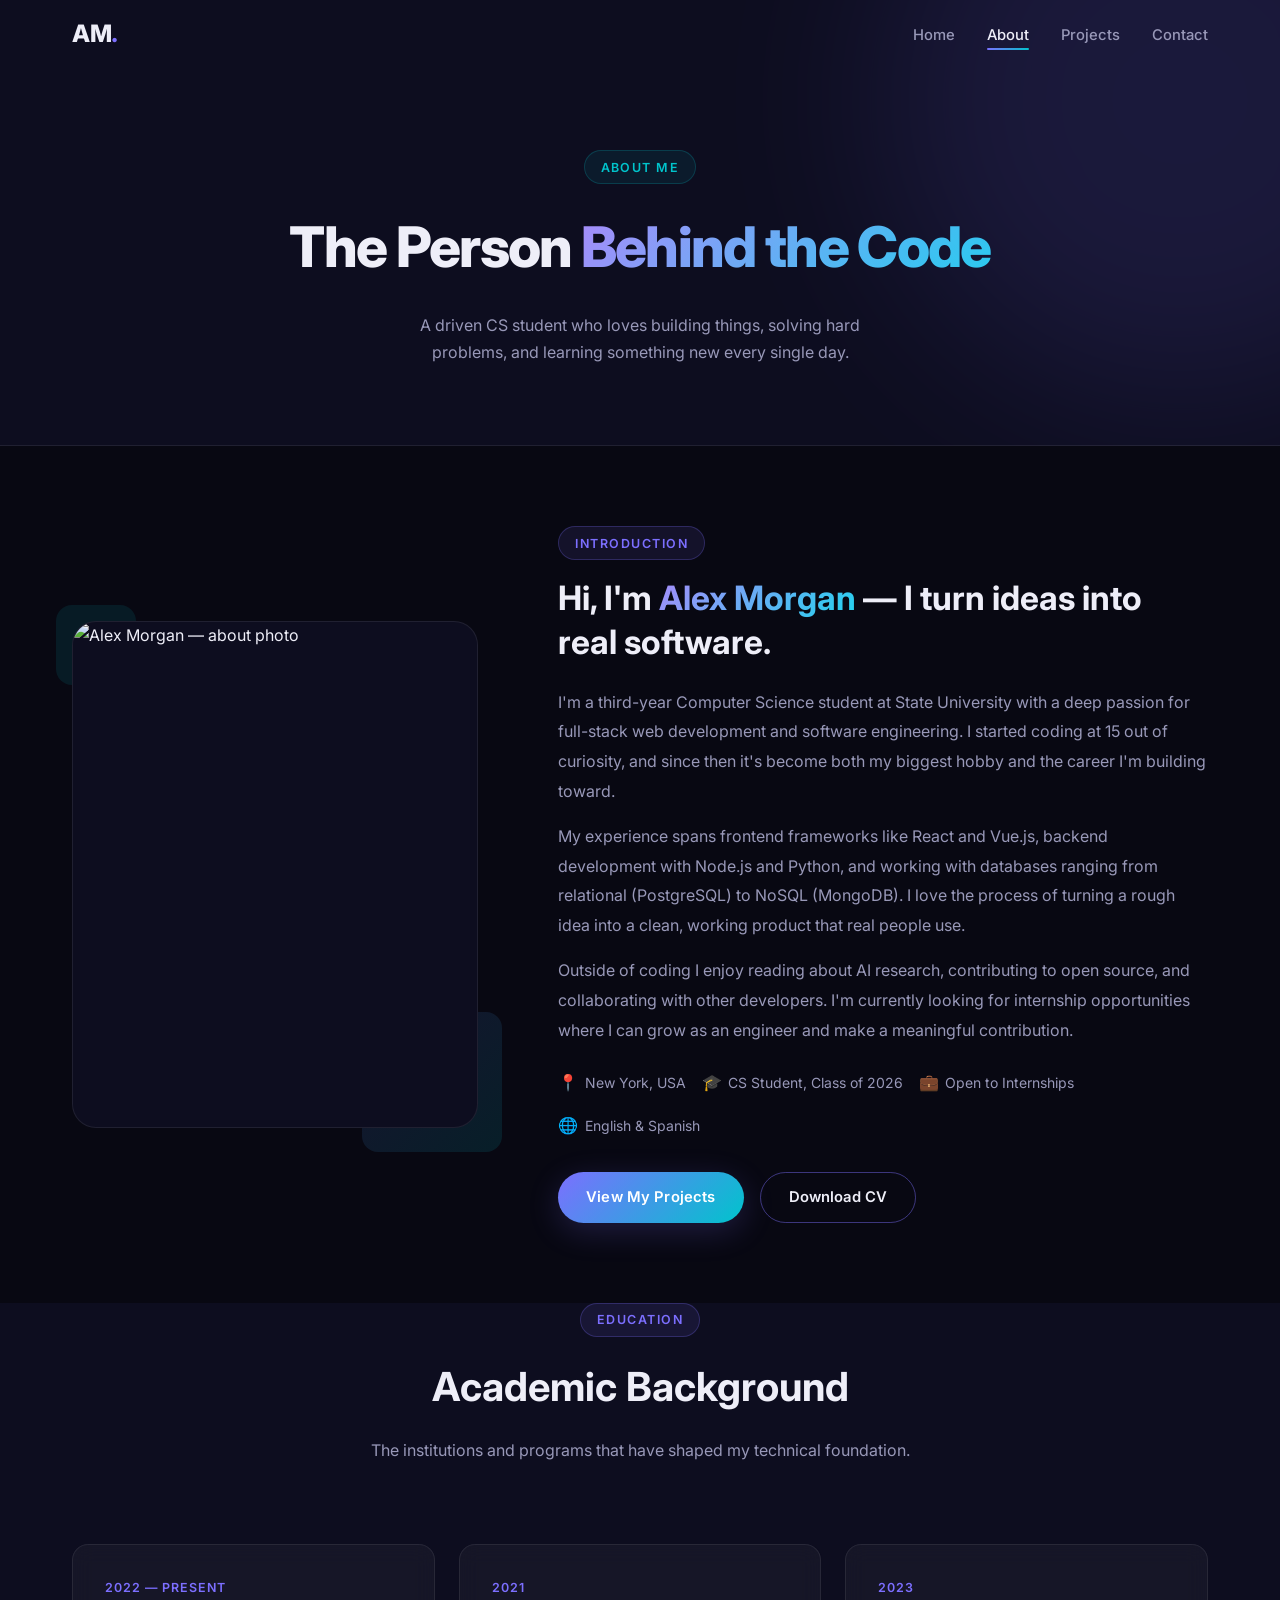
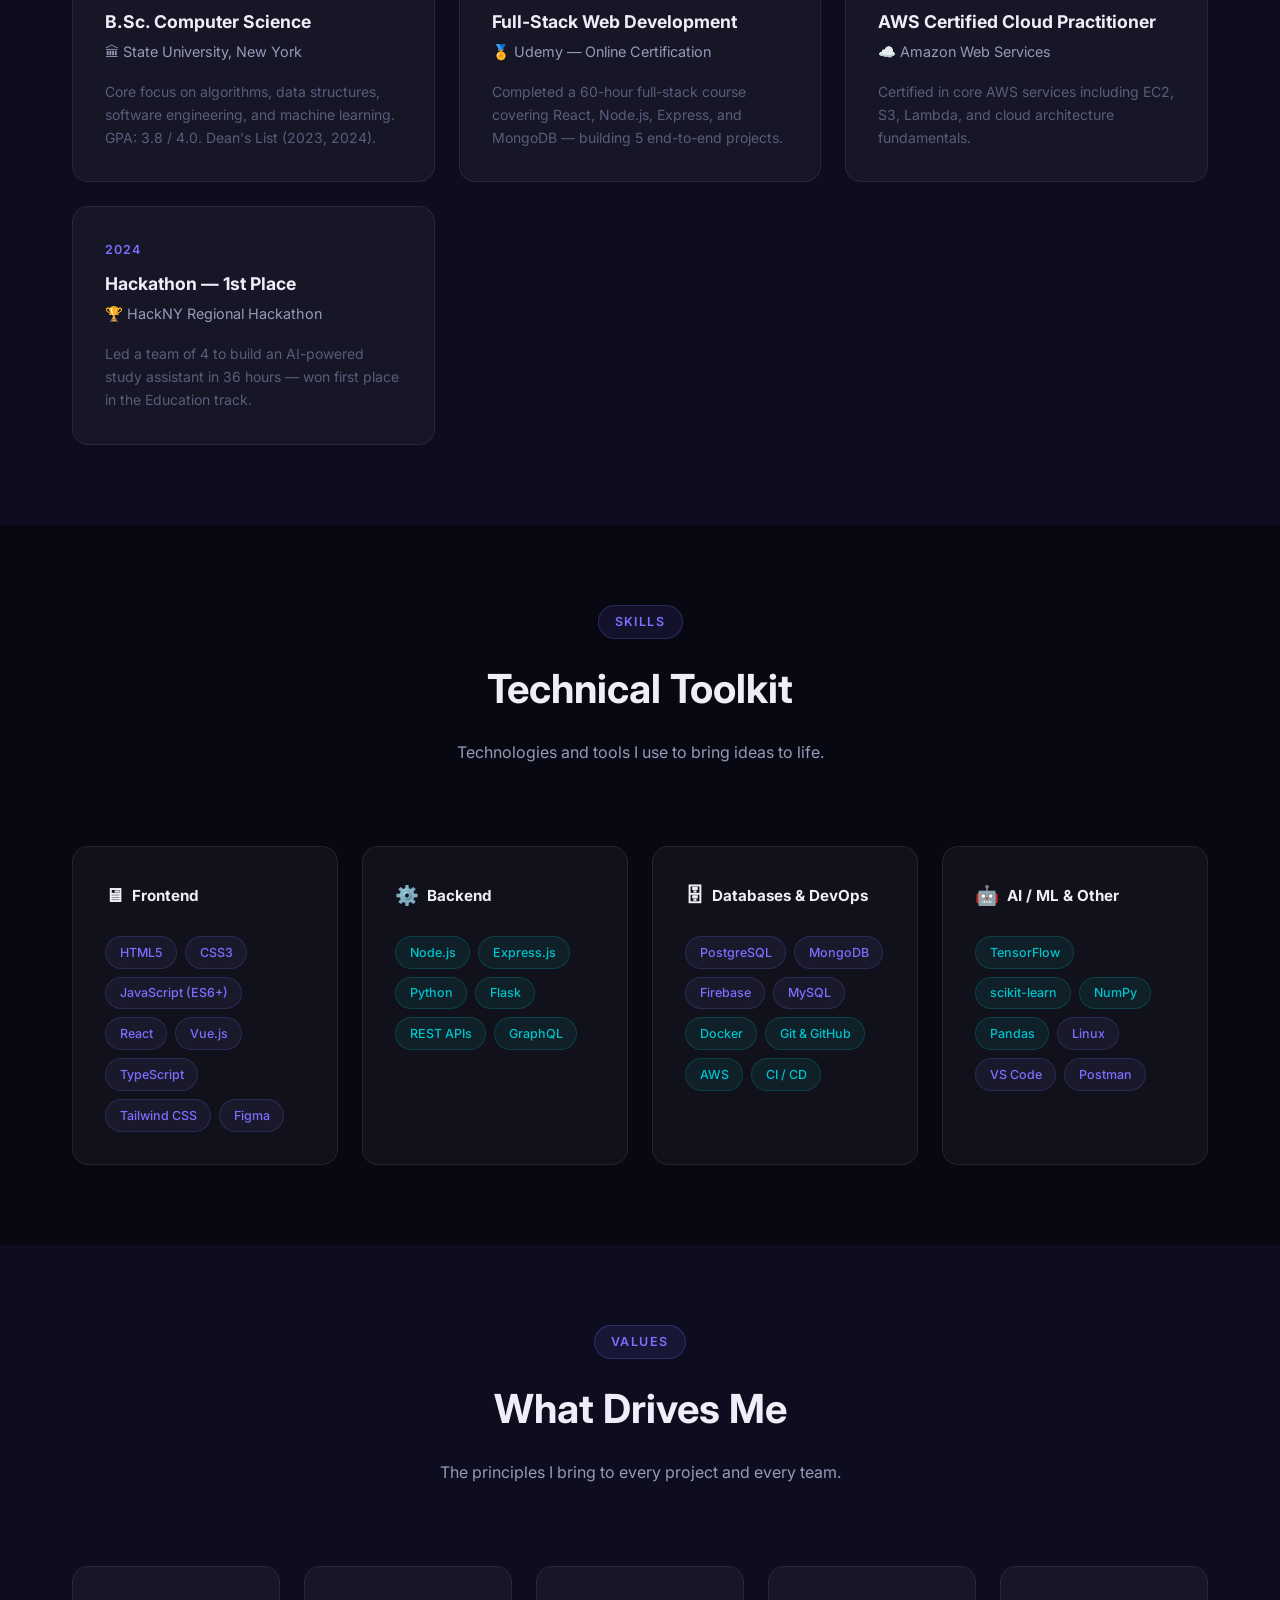
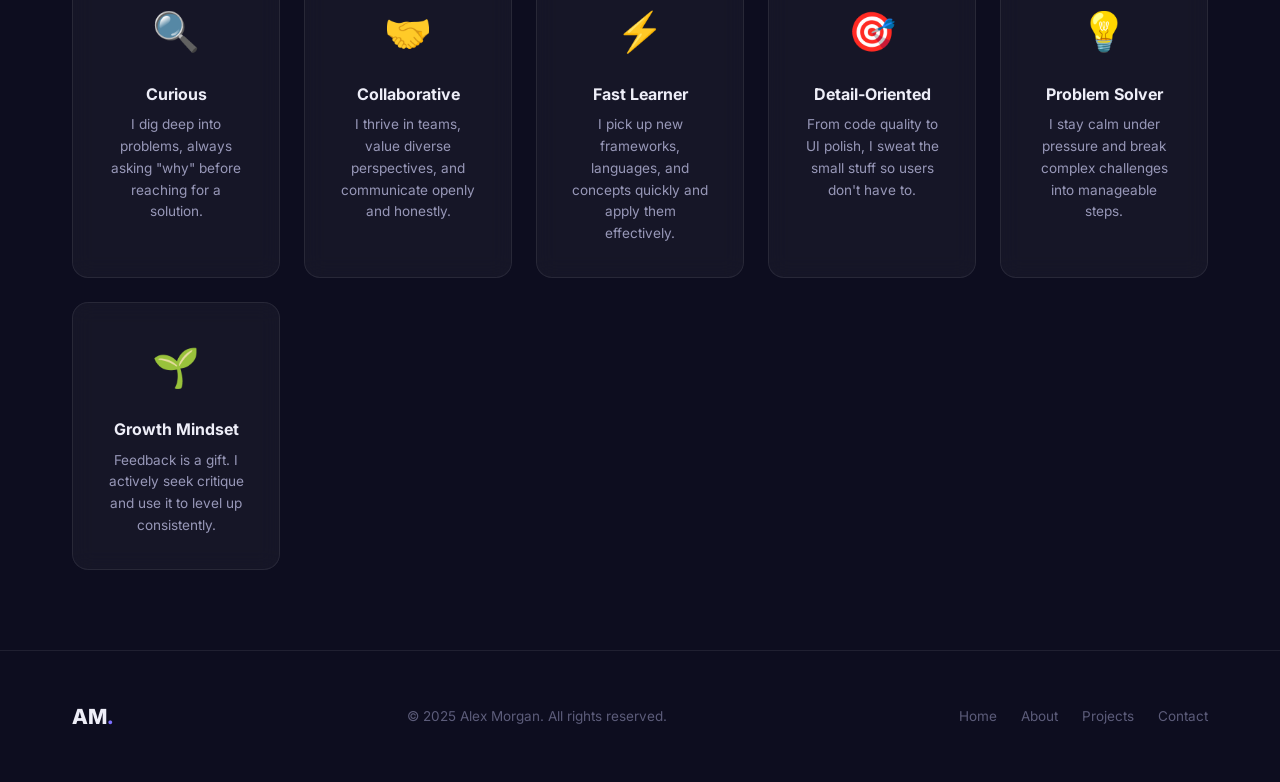
==== about.html @ a17e5f9a "1" ====
<!DOCTYPE html>
<html lang="en">
<head>
  <meta charset="UTF-8" />
  <meta name="viewport" content="width=device-width, initial-scale=1.0" />

  <!-- REPLACE: your name and description -->
  <title>About — Alex Morgan</title>
  <meta name="description" content="Learn more about Alex Morgan — CS student, full-stack developer, and lifelong learner." />

  <link rel="icon" href="data:image/svg+xml,<svg xmlns='http://www.w3.org/2000/svg' viewBox='0 0 100 100'><text y='.9em' font-size='90'>💻</text></svg>" />
  <link rel="stylesheet" href="assets/css/style.css" />
</head>
<body>

  <!-- ============================================================
       NAVBAR — identical on every page
       REPLACE: "AM" with your initials
       ============================================================ -->
  <nav class="navbar" id="navbar">
    <div class="container nav-container">
      <a href="index.html" class="logo">AM<span class="dot">.</span></a>
      <ul class="nav-links">
        <li><a href="index.html">Home</a></li>
        <li><a href="about.html">About</a></li>
        <li><a href="projects.html">Projects</a></li>
        <li><a href="contact.html">Contact</a></li>
      </ul>
      <button class="nav-toggle" aria-label="Toggle navigation" aria-expanded="false">
        <span></span><span></span><span></span>
      </button>
    </div>
  </nav>

  <div class="mobile-menu" id="mobileMenu">
    <ul>
      <li><a href="index.html">Home</a></li>
      <li><a href="about.html">About</a></li>
      <li><a href="projects.html">Projects</a></li>
      <li><a href="contact.html">Contact</a></li>
    </ul>
  </div>

  <main>

    <!-- ============================================================
         PAGE HEADER
         ============================================================ -->
    <header class="page-header">
      <div class="bg-orb bg-orb-1"></div>
      <div class="container">
        <span class="page-header-tag">About Me</span>
        <!-- REPLACE: your name -->
        <h1 class="page-header-title">The Person <span class="gradient-text">Behind the Code</span></h1>
        <p class="page-header-subtitle">
          A driven CS student who loves building things, solving hard problems,
          and learning something new every single day.
        </p>
      </div>
    </header>

    <!-- ============================================================
         INTRO SECTION
         REPLACE all placeholder text with your real story.
         ============================================================ -->
    <section class="section">
      <div class="container">
        <div class="about-intro">

          <!-- Profile photo -->
          <div class="about-img-wrap reveal">
            <div class="about-img-container">
              <!--
                REPLACE: Drop your photo at assets/images/profile.jpg
                Update alt text with your name.
              -->
              <img
                src="assets/images/profile.jpg"
                alt="Alex Morgan — about photo"
                class="about-img"
              />
              <!-- Fallback initials — REPLACE "AM" with your initials -->
              <div class="about-img-fallback" aria-hidden="true">AM</div>
            </div>
            <div class="about-img-accent"></div>
            <div class="about-img-accent-2"></div>
          </div>

          <!-- Bio text -->
          <div class="about-text reveal reveal-delay-2">
            <span class="section-tag">Introduction</span>

            <!-- REPLACE: your name and headline -->
            <h2>Hi, I'm <span class="gradient-text">Alex Morgan</span> — I turn ideas into real software.</h2>

            <!--
              REPLACE: Write 2–4 paragraphs about yourself.
              Keep it honest, personal, and professional.
            -->
            <p>
              I'm a third-year Computer Science student at State University with a deep
              passion for full-stack web development and software engineering. I started
              coding at 15 out of curiosity, and since then it's become both my biggest
              hobby and the career I'm building toward.
            </p>
            <p>
              My experience spans frontend frameworks like React and Vue.js, backend
              development with Node.js and Python, and working with databases ranging
              from relational (PostgreSQL) to NoSQL (MongoDB). I love the process of
              turning a rough idea into a clean, working product that real people use.
            </p>
            <p>
              Outside of coding I enjoy reading about AI research, contributing to open
              source, and collaborating with other developers. I'm currently looking for
              internship opportunities where I can grow as an engineer and make a
              meaningful contribution.
            </p>

            <!-- REPLACE: update these quick facts -->
            <div class="about-quick-facts">
              <div class="fact-item"><span>📍</span> New York, USA</div>
              <div class="fact-item"><span>🎓</span> CS Student, Class of 2026</div>
              <div class="fact-item"><span>💼</span> Open to Internships</div>
              <div class="fact-item"><span>🌐</span> English &amp; Spanish</div>
            </div>

            <div class="about-actions">
              <a href="projects.html" class="btn btn-primary">View My Projects</a>
              <!--
                REPLACE: Link to your actual CV/resume PDF.
                Upload it as assets/resume.pdf or link to an external URL.
              -->
              <a href="assets/resume.pdf" class="btn btn-outline" target="_blank" rel="noopener">
                Download CV
              </a>
            </div>
          </div>

        </div>
      </div>
    </section>

    <!-- ============================================================
         EDUCATION SECTION
         REPLACE with your actual education history.
         ============================================================ -->
    <section class="section" style="background: var(--bg-secondary); padding-top: 0; padding-bottom: var(--sp-2xl);">
      <div class="container">
        <div class="section-header reveal">
          <span class="section-tag">Education</span>
          <h2 class="section-title">Academic Background</h2>
          <p class="section-subtitle">The institutions and programs that have shaped my technical foundation.</p>
        </div>

        <div class="education-grid">

          <!-- REPLACE: your current degree program -->
          <div class="glass-card edu-card reveal reveal-delay-1">
            <div class="edu-period">2022 — Present</div>
            <div class="edu-degree">B.Sc. Computer Science</div>
            <!-- REPLACE: your university name -->
            <div class="edu-school">🏛 State University, New York</div>
            <p class="edu-desc">
              Core focus on algorithms, data structures, software engineering,
              and machine learning. GPA: 3.8 / 4.0. Dean's List (2023, 2024).
            </p>
          </div>

          <!-- REPLACE: another qualification, certification, or bootcamp -->
          <div class="glass-card edu-card reveal reveal-delay-2">
            <div class="edu-period">2021</div>
            <div class="edu-degree">Full-Stack Web Development</div>
            <div class="edu-school">🏅 Udemy — Online Certification</div>
            <p class="edu-desc">
              Completed a 60-hour full-stack course covering React, Node.js,
              Express, and MongoDB — building 5 end-to-end projects.
            </p>
          </div>

          <!-- REPLACE: optional third entry — award, exchange, minor, etc. -->
          <div class="glass-card edu-card reveal reveal-delay-3">
            <div class="edu-period">2023</div>
            <div class="edu-degree">AWS Certified Cloud Practitioner</div>
            <div class="edu-school">☁️ Amazon Web Services</div>
            <p class="edu-desc">
              Certified in core AWS services including EC2, S3, Lambda, and
              cloud architecture fundamentals.
            </p>
          </div>

          <!-- REPLACE: extracurricular, hackathon, or other achievement -->
          <div class="glass-card edu-card reveal reveal-delay-4">
            <div class="edu-period">2024</div>
            <div class="edu-degree">Hackathon — 1st Place</div>
            <div class="edu-school">🏆 HackNY Regional Hackathon</div>
            <p class="edu-desc">
              Led a team of 4 to build an AI-powered study assistant in 36
              hours — won first place in the Education track.
            </p>
          </div>

        </div>
      </div>
    </section>

    <!-- ============================================================
         SKILLS SECTION
         REPLACE tags with your real skills.
         ============================================================ -->
    <section class="section">
      <div class="container">
        <div class="section-header reveal">
          <span class="section-tag">Skills</span>
          <h2 class="section-title">Technical Toolkit</h2>
          <p class="section-subtitle">Technologies and tools I use to bring ideas to life.</p>
        </div>

        <div class="skills-grid">

          <!-- REPLACE: your frontend skills -->
          <div class="glass-card skill-category reveal reveal-delay-1">
            <div class="skill-category-title">
              <span>🖥</span> Frontend
            </div>
            <div class="skill-tags">
              <span class="skill-tag">HTML5</span>
              <span class="skill-tag">CSS3</span>
              <span class="skill-tag">JavaScript (ES6+)</span>
              <span class="skill-tag">React</span>
              <span class="skill-tag">Vue.js</span>
              <span class="skill-tag">TypeScript</span>
              <span class="skill-tag">Tailwind CSS</span>
              <span class="skill-tag">Figma</span>
            </div>
          </div>

          <!-- REPLACE: your backend skills -->
          <div class="glass-card skill-category reveal reveal-delay-2">
            <div class="skill-category-title">
              <span>⚙️</span> Backend
            </div>
            <div class="skill-tags">
              <span class="skill-tag t2">Node.js</span>
              <span class="skill-tag t2">Express.js</span>
              <span class="skill-tag t2">Python</span>
              <span class="skill-tag t2">Flask</span>
              <span class="skill-tag t2">REST APIs</span>
              <span class="skill-tag t2">GraphQL</span>
            </div>
          </div>

          <!-- REPLACE: your database / devops skills -->
          <div class="glass-card skill-category reveal reveal-delay-3">
            <div class="skill-category-title">
              <span>🗄</span> Databases &amp; DevOps
            </div>
            <div class="skill-tags">
              <span class="skill-tag">PostgreSQL</span>
              <span class="skill-tag">MongoDB</span>
              <span class="skill-tag">Firebase</span>
              <span class="skill-tag">MySQL</span>
              <span class="skill-tag t2">Docker</span>
              <span class="skill-tag t2">Git &amp; GitHub</span>
              <span class="skill-tag t2">AWS</span>
              <span class="skill-tag t2">CI / CD</span>
            </div>
          </div>

          <!-- REPLACE: other tools or areas -->
          <div class="glass-card skill-category reveal reveal-delay-4">
            <div class="skill-category-title">
              <span>🤖</span> AI / ML &amp; Other
            </div>
            <div class="skill-tags">
              <span class="skill-tag t2">TensorFlow</span>
              <span class="skill-tag t2">scikit-learn</span>
              <span class="skill-tag t2">NumPy</span>
              <span class="skill-tag t2">Pandas</span>
              <span class="skill-tag">Linux</span>
              <span class="skill-tag">VS Code</span>
              <span class="skill-tag">Postman</span>
            </div>
          </div>

        </div>
      </div>
    </section>

    <!-- ============================================================
         PERSONAL QUALITIES
         REPLACE with your actual values and traits.
         ============================================================ -->
    <section class="section" style="background: var(--bg-secondary);">
      <div class="container">
        <div class="section-header reveal">
          <span class="section-tag">Values</span>
          <h2 class="section-title">What Drives Me</h2>
          <p class="section-subtitle">The principles I bring to every project and every team.</p>
        </div>

        <div class="qualities-grid">

          <div class="glass-card quality-card reveal reveal-delay-1">
            <span class="quality-icon">🔍</span>
            <!-- REPLACE: trait name and description -->
            <h3 class="quality-title">Curious</h3>
            <p class="quality-desc">I dig deep into problems, always asking "why" before reaching for a solution.</p>
          </div>

          <div class="glass-card quality-card reveal reveal-delay-2">
            <span class="quality-icon">🤝</span>
            <h3 class="quality-title">Collaborative</h3>
            <p class="quality-desc">I thrive in teams, value diverse perspectives, and communicate openly and honestly.</p>
          </div>

          <div class="glass-card quality-card reveal reveal-delay-3">
            <span class="quality-icon">⚡</span>
            <h3 class="quality-title">Fast Learner</h3>
            <p class="quality-desc">I pick up new frameworks, languages, and concepts quickly and apply them effectively.</p>
          </div>

          <div class="glass-card quality-card reveal reveal-delay-4">
            <span class="quality-icon">🎯</span>
            <h3 class="quality-title">Detail-Oriented</h3>
            <p class="quality-desc">From code quality to UI polish, I sweat the small stuff so users don't have to.</p>
          </div>

          <div class="glass-card quality-card reveal reveal-delay-5">
            <span class="quality-icon">💡</span>
            <h3 class="quality-title">Problem Solver</h3>
            <p class="quality-desc">I stay calm under pressure and break complex challenges into manageable steps.</p>
          </div>

          <div class="glass-card quality-card reveal reveal-delay-1">
            <span class="quality-icon">🌱</span>
            <h3 class="quality-title">Growth Mindset</h3>
            <p class="quality-desc">Feedback is a gift. I actively seek critique and use it to level up consistently.</p>
          </div>

        </div>
      </div>
    </section>

  </main>

  <!-- ============================================================
       FOOTER — REPLACE "AM" and "Alex Morgan" with your info
       ============================================================ -->
  <footer class="footer">
    <div class="container footer-content">
      <div class="footer-logo">AM<span class="dot">.</span></div>
      <p class="footer-text">&copy; 2025 Alex Morgan. All rights reserved.</p>
      <nav class="footer-nav" aria-label="Footer navigation">
        <a href="index.html">Home</a>
        <a href="about.html">About</a>
        <a href="projects.html">Projects</a>
        <a href="contact.html">Contact</a>
      </nav>
    </div>
  </footer>

  <script src="assets/js/main.js"></script>
</body>
</html>
---- assets/css/style.css ----
/* ============================================================
   PORTFOLIO STYLESHEET — Dark Premium Glass Theme
   ============================================================
   REPLACE: Search for "REPLACE" comments to find all spots
   where you need to swap in your personal info.
   ============================================================ */

@import url('https://fonts.googleapis.com/css2?family=Inter:wght@300;400;500;600;700;800&display=swap');

/* ============================================================
   CSS CUSTOM PROPERTIES (Design Tokens)
   ============================================================ */
:root {
  /* Colors */
  --bg-primary:      #080812;
  --bg-secondary:    #0d0d1f;
  --bg-card:         rgba(255, 255, 255, 0.04);
  --bg-card-hover:   rgba(255, 255, 255, 0.07);

  --accent-1:        #7c6fff;
  --accent-2:        #00c4cc;
  --gradient:        linear-gradient(135deg, #7c6fff 0%, #00c4cc 100%);
  --gradient-text:   linear-gradient(135deg, #a78bfa 0%, #22d3ee 100%);

  --text-primary:    #eeeef8;
  --text-secondary:  #9898b8;
  --text-muted:      #5c5c7a;

  --border:          rgba(255, 255, 255, 0.08);
  --border-hover:    rgba(124, 111, 255, 0.45);

  --shadow:          0 8px 32px rgba(0, 0, 0, 0.5);
  --shadow-accent:   0 8px 32px rgba(124, 111, 255, 0.2);

  /* Spacing scale */
  --sp-xs:  0.5rem;
  --sp-sm:  1rem;
  --sp-md:  1.5rem;
  --sp-lg:  2rem;
  --sp-xl:  3rem;
  --sp-2xl: 5rem;

  /* Border radius */
  --r-sm:   8px;
  --r-md:   16px;
  --r-lg:   24px;
  --r-full: 9999px;

  /* Transition */
  --t: 0.3s cubic-bezier(0.4, 0, 0.2, 1);
  --t-slow: 0.6s cubic-bezier(0.4, 0, 0.2, 1);

  /* Typography */
  --font: 'Inter', -apple-system, BlinkMacSystemFont, sans-serif;

  /* Layout */
  --max-w: 1200px;
  --nav-h: 70px;
}

/* ============================================================
   RESET & BASE
   ============================================================ */
*, *::before, *::after { box-sizing: border-box; margin: 0; padding: 0; }

html { scroll-behavior: smooth; font-size: 16px; }

body {
  font-family: var(--font);
  background-color: var(--bg-primary);
  color: var(--text-primary);
  line-height: 1.7;
  overflow-x: hidden;
  -webkit-font-smoothing: antialiased;
  -moz-osx-font-smoothing: grayscale;
}

img  { max-width: 100%; display: block; }
a    { color: inherit; text-decoration: none; }
ul   { list-style: none; }
button { cursor: pointer; border: none; background: none; font-family: inherit; }

/* ============================================================
   LAYOUT
   ============================================================ */
.container {
  width: 100%;
  max-width: var(--max-w);
  margin: 0 auto;
  padding: 0 var(--sp-lg);
}

.section { padding: var(--sp-2xl) 0; }

.section-header {
  text-align: center;
  margin-bottom: var(--sp-2xl);
}

.section-tag {
  display: inline-block;
  font-size: 0.78rem;
  font-weight: 600;
  letter-spacing: 0.12em;
  text-transform: uppercase;
  color: var(--accent-1);
  background: rgba(124, 111, 255, 0.1);
  border: 1px solid rgba(124, 111, 255, 0.25);
  padding: 0.35rem 1rem;
  border-radius: var(--r-full);
  margin-bottom: var(--sp-sm);
}

.section-title {
  font-size: clamp(1.8rem, 4vw, 2.5rem);
  font-weight: 700;
  margin-bottom: var(--sp-sm);
}

.section-subtitle {
  font-size: 1rem;
  color: var(--text-secondary);
  max-width: 560px;
  margin: 0 auto;
}

.gradient-text {
  background: var(--gradient-text);
  -webkit-background-clip: text;
  -webkit-text-fill-color: transparent;
  background-clip: text;
}

/* ============================================================
   BACKGROUND ORBS
   ============================================================ */
.bg-orb {
  position: absolute;
  border-radius: 50%;
  filter: blur(90px);
  opacity: 0.12;
  pointer-events: none;
  z-index: 0;
}
.bg-orb-1 { width: 600px; height: 600px; background: var(--accent-1); top: -200px; right: -200px; }
.bg-orb-2 { width: 400px; height: 400px; background: var(--accent-2); bottom: -100px; left: -100px; }

/* ============================================================
   NAVBAR
   ============================================================ */
.navbar {
  position: fixed;
  top: 0; left: 0; right: 0;
  height: var(--nav-h);
  z-index: 1000;
  transition: background var(--t), border-color var(--t), backdrop-filter var(--t);
  border-bottom: 1px solid transparent;
}

.navbar.scrolled {
  background: rgba(8, 8, 18, 0.88);
  backdrop-filter: blur(20px);
  -webkit-backdrop-filter: blur(20px);
  border-bottom-color: var(--border);
}

.nav-container {
  display: flex;
  align-items: center;
  justify-content: space-between;
  height: 100%;
}

/* REPLACE: Change "AM" to your own initials */
.logo {
  font-size: 1.5rem;
  font-weight: 800;
  letter-spacing: -0.02em;
  color: var(--text-primary);
  transition: color var(--t);
}
.logo .dot { color: var(--accent-1); }
.logo:hover { color: var(--accent-1); }

.nav-links {
  display: flex;
  align-items: center;
  gap: var(--sp-lg);
}

.nav-links a {
  font-size: 0.925rem;
  font-weight: 500;
  color: var(--text-secondary);
  position: relative;
  padding: 0.25rem 0;
  transition: color var(--t);
}

.nav-links a::after {
  content: '';
  position: absolute;
  bottom: -2px; left: 0;
  width: 0; height: 2px;
  background: var(--gradient);
  border-radius: var(--r-full);
  transition: width var(--t);
}

.nav-links a:hover,
.nav-links a.active {
  color: var(--text-primary);
}

.nav-links a.active::after,
.nav-links a:hover::after {
  width: 100%;
}

/* Hamburger */
.nav-toggle {
  display: none;
  flex-direction: column;
  gap: 5px;
  padding: 8px;
  border-radius: var(--r-sm);
  transition: background var(--t);
}
.nav-toggle:hover { background: var(--bg-card); }

.nav-toggle span {
  display: block;
  width: 22px; height: 2px;
  background: var(--text-primary);
  border-radius: var(--r-full);
  transition: transform var(--t), opacity var(--t);
}
.nav-toggle.open span:nth-child(1) { transform: translateY(7px) rotate(45deg); }
.nav-toggle.open span:nth-child(2) { opacity: 0; }
.nav-toggle.open span:nth-child(3) { transform: translateY(-7px) rotate(-45deg); }

/* Mobile dropdown */
.mobile-menu {
  position: fixed;
  top: var(--nav-h); left: 0; right: 0;
  background: rgba(8, 8, 18, 0.97);
  backdrop-filter: blur(20px);
  -webkit-backdrop-filter: blur(20px);
  border-bottom: 1px solid var(--border);
  padding: var(--sp-md) 0;
  transform: translateY(-110%);
  opacity: 0;
  pointer-events: none;
  transition: transform var(--t), opacity var(--t);
  z-index: 999;
}
.mobile-menu.open {
  transform: translateY(0);
  opacity: 1;
  pointer-events: auto;
}
.mobile-menu ul {
  padding: 0 var(--sp-lg);
  display: flex;
  flex-direction: column;
  gap: 0.25rem;
}
.mobile-menu a {
  display: block;
  padding: 0.75rem var(--sp-sm);
  font-size: 1rem;
  font-weight: 500;
  color: var(--text-secondary);
  border-radius: var(--r-sm);
  transition: color var(--t), background var(--t);
}
.mobile-menu a:hover,
.mobile-menu a.active {
  color: var(--text-primary);
  background: var(--bg-card);
}

/* ============================================================
   BUTTONS
   ============================================================ */
.btn {
  display: inline-flex;
  align-items: center;
  gap: 0.5rem;
  padding: 0.75rem 1.75rem;
  border-radius: var(--r-full);
  font-size: 0.925rem;
  font-weight: 600;
  letter-spacing: 0.01em;
  transition: all var(--t);
  position: relative;
  overflow: hidden;
  white-space: nowrap;
}

.btn::before {
  content: '';
  position: absolute;
  inset: 0;
  opacity: 0;
  transition: opacity var(--t);
  background: rgba(255, 255, 255, 0.1);
}
.btn:hover::before { opacity: 1; }

.btn-primary {
  background: var(--gradient);
  color: #fff;
  box-shadow: var(--shadow-accent);
}
.btn-primary:hover {
  transform: translateY(-2px);
  box-shadow: 0 14px 40px rgba(124, 111, 255, 0.45);
}

.btn-outline {
  background: transparent;
  color: var(--text-primary);
  border: 1px solid var(--border-hover);
}
.btn-outline:hover {
  border-color: var(--accent-1);
  color: var(--accent-1);
  transform: translateY(-2px);
  background: rgba(124, 111, 255, 0.06);
}

.btn-sm { padding: 0.5rem 1.25rem; font-size: 0.85rem; }

/* ============================================================
   GLASS CARD
   ============================================================ */
.glass-card {
  background: var(--bg-card);
  border: 1px solid var(--border);
  border-radius: var(--r-md);
  backdrop-filter: blur(10px);
  -webkit-backdrop-filter: blur(10px);
  transition: background var(--t), border-color var(--t), transform var(--t), box-shadow var(--t);
}
.glass-card:hover {
  background: var(--bg-card-hover);
  border-color: var(--border-hover);
  transform: translateY(-4px);
  box-shadow: var(--shadow-accent);
}

/* ============================================================
   HERO — index.html
   ============================================================ */
.hero {
  min-height: 100vh;
  display: flex;
  align-items: center;
  position: relative;
  overflow: hidden;
  padding-top: var(--nav-h);
}

.hero-bg { position: absolute; inset: 0; z-index: 0; }

.hero-grid {
  position: absolute;
  inset: 0;
  background-image:
    linear-gradient(rgba(255,255,255,0.025) 1px, transparent 1px),
    linear-gradient(90deg, rgba(255,255,255,0.025) 1px, transparent 1px);
  background-size: 64px 64px;
  mask-image: radial-gradient(ellipse 75% 75% at 50% 50%, black 20%, transparent 100%);
  -webkit-mask-image: radial-gradient(ellipse 75% 75% at 50% 50%, black 20%, transparent 100%);
}

.hero-content {
  position: relative;
  z-index: 1;
  display: grid;
  grid-template-columns: 1fr 1fr;
  gap: var(--sp-2xl);
  align-items: center;
  padding: var(--sp-2xl) 0;
}

/* Hero text */
.hero-badge {
  display: inline-flex;
  align-items: center;
  gap: 0.5rem;
  font-size: 0.85rem;
  font-weight: 500;
  color: var(--accent-2);
  background: rgba(0, 196, 204, 0.08);
  border: 1px solid rgba(0, 196, 204, 0.2);
  padding: 0.4rem 1rem;
  border-radius: var(--r-full);
  margin-bottom: var(--sp-md);
}
.hero-badge-dot {
  width: 7px; height: 7px;
  background: var(--accent-2);
  border-radius: 50%;
  animation: pulse-dot 2s ease-in-out infinite;
}
@keyframes pulse-dot {
  0%, 100% { transform: scale(1); opacity: 1; }
  50%       { transform: scale(1.4); opacity: 0.6; }
}

/* REPLACE: "Alex Morgan" → your full name */
.hero-name {
  font-size: clamp(2.4rem, 6vw, 4.5rem);
  font-weight: 800;
  line-height: 1.08;
  letter-spacing: -0.03em;
  margin-bottom: var(--sp-sm);
}

/* REPLACE: "Full-Stack Developer" → your title */
.hero-role {
  font-size: clamp(1.1rem, 2.5vw, 1.4rem);
  font-weight: 400;
  color: var(--text-secondary);
  margin-bottom: var(--sp-md);
}
.hero-role strong { color: var(--accent-1); font-weight: 600; }

.hero-description {
  font-size: 1rem;
  color: var(--text-secondary);
  max-width: 460px;
  margin-bottom: var(--sp-xl);
  line-height: 1.85;
}

.hero-actions {
  display: flex;
  gap: var(--sp-sm);
  flex-wrap: wrap;
}

.hero-stats {
  display: flex;
  gap: var(--sp-xl);
  margin-top: var(--sp-2xl);
  padding-top: var(--sp-lg);
  border-top: 1px solid var(--border);
}

.stat-number {
  font-size: 2rem;
  font-weight: 800;
  background: var(--gradient-text);
  -webkit-background-clip: text;
  -webkit-text-fill-color: transparent;
  background-clip: text;
  line-height: 1;
}
.stat-label {
  font-size: 0.75rem;
  color: var(--text-muted);
  font-weight: 500;
  margin-top: 0.3rem;
  text-transform: uppercase;
  letter-spacing: 0.08em;
}

/* Profile image */
.hero-visual {
  display: flex;
  justify-content: center;
  align-items: center;
}

.profile-wrapper {
  position: relative;
  width: 360px;
  height: 360px;
}

.profile-ring {
  position: absolute;
  inset: -14px;
  border-radius: 50%;
  background: var(--gradient);
  opacity: 0.55;
  animation: spin 9s linear infinite;
  mask-image: conic-gradient(transparent 25%, black 75%);
  -webkit-mask-image: conic-gradient(transparent 25%, black 75%);
}
@keyframes spin { from { transform: rotate(0deg); } to { transform: rotate(360deg); } }

.profile-img-container {
  width: 100%;
  height: 100%;
  border-radius: 50%;
  overflow: hidden;
  border: 3px solid rgba(255,255,255,0.1);
  background: var(--bg-secondary);
  position: relative;
  z-index: 1;
}

/* REPLACE: Add your photo at assets/images/profile.jpg */
.profile-img {
  width: 100%;
  height: 100%;
  object-fit: cover;
  object-position: center top;
  display: block;
}

/* Shown only if profile.jpg is missing */
.profile-fallback {
  display: none;
  width: 100%; height: 100%;
  align-items: center;
  justify-content: center;
  font-size: 5rem;
  font-weight: 800;
  background: var(--gradient-text);
  -webkit-background-clip: text;
  -webkit-text-fill-color: transparent;
  background-clip: text;
}

.profile-badge {
  position: absolute;
  bottom: 20px; right: -10px;
  background: var(--gradient);
  color: #fff;
  font-size: 0.75rem;
  font-weight: 700;
  padding: 0.45rem 1rem;
  border-radius: var(--r-full);
  white-space: nowrap;
  z-index: 2;
  box-shadow: var(--shadow-accent);
}

/* ============================================================
   HIGHLIGHTS — index.html
   ============================================================ */
.highlights {
  padding: var(--sp-2xl) 0;
  background: var(--bg-secondary);
  position: relative;
}
.highlights::before {
  content: '';
  position: absolute; top: 0; left: 0; right: 0;
  height: 1px;
  background: var(--gradient);
  opacity: 0.18;
}

.highlights-grid {
  display: grid;
  grid-template-columns: repeat(auto-fit, minmax(230px, 1fr));
  gap: var(--sp-md);
}

.highlight-card {
  padding: var(--sp-lg);
  border-radius: var(--r-md);
  background: var(--bg-card);
  border: 1px solid var(--border);
  transition: all var(--t);
}
.highlight-card:hover {
  border-color: var(--border-hover);
  transform: translateY(-5px);
  box-shadow: var(--shadow-accent);
  background: var(--bg-card-hover);
}

.highlight-icon {
  font-size: 2rem;
  margin-bottom: var(--sp-sm);
  display: block;
}
.highlight-title {
  font-size: 1.05rem;
  font-weight: 700;
  margin-bottom: 0.4rem;
}
.highlight-desc {
  font-size: 0.875rem;
  color: var(--text-secondary);
  line-height: 1.65;
}

/* CTA band */
.cta-band {
  padding: var(--sp-2xl) 0;
  text-align: center;
  position: relative;
  overflow: hidden;
}
.cta-band-inner {
  background: var(--bg-card);
  border: 1px solid var(--border);
  border-radius: var(--r-lg);
  padding: var(--sp-2xl) var(--sp-lg);
  position: relative;
  overflow: hidden;
}
.cta-band-inner::before {
  content: '';
  position: absolute;
  inset: 0;
  background: var(--gradient);
  opacity: 0.04;
}
.cta-band-title {
  font-size: clamp(1.5rem, 3.5vw, 2.2rem);
  font-weight: 700;
  margin-bottom: var(--sp-sm);
}
.cta-band-subtitle {
  color: var(--text-secondary);
  margin-bottom: var(--sp-lg);
  font-size: 1rem;
}
.cta-band-actions {
  display: flex;
  gap: var(--sp-sm);
  justify-content: center;
  flex-wrap: wrap;
}

/* ============================================================
   PAGE HEADER — about / projects / contact
   ============================================================ */
.page-header {
  padding: calc(var(--nav-h) + var(--sp-2xl)) 0 var(--sp-2xl);
  text-align: center;
  position: relative;
  overflow: hidden;
  background: var(--bg-secondary);
}
.page-header::after {
  content: '';
  position: absolute; bottom: 0; left: 0; right: 0;
  height: 1px;
  background: var(--border);
}

.page-header-tag {
  display: inline-block;
  font-size: 0.78rem;
  font-weight: 600;
  letter-spacing: 0.12em;
  text-transform: uppercase;
  color: var(--accent-2);
  background: rgba(0, 196, 204, 0.08);
  border: 1px solid rgba(0, 196, 204, 0.2);
  padding: 0.35rem 1rem;
  border-radius: var(--r-full);
  margin-bottom: var(--sp-sm);
}

.page-header-title {
  font-size: clamp(2rem, 5vw, 3.5rem);
  font-weight: 800;
  letter-spacing: -0.03em;
  margin-bottom: var(--sp-sm);
}
.page-header-subtitle {
  font-size: 1rem;
  color: var(--text-secondary);
  max-width: 500px;
  margin: 0 auto;
}

/* ============================================================
   ABOUT PAGE
   ============================================================ */
.about-intro {
  display: grid;
  grid-template-columns: 1fr 1.6fr;
  gap: var(--sp-2xl);
  align-items: center;
}

.about-img-wrap { position: relative; }

.about-img-container {
  width: 100%;
  aspect-ratio: 4/5;
  border-radius: var(--r-lg);
  overflow: hidden;
  border: 1px solid var(--border);
  background: var(--bg-secondary);
}

/* REPLACE: Same photo at assets/images/profile.jpg */
.about-img {
  width: 100%; height: 100%;
  object-fit: cover;
  object-position: center top;
}

.about-img-fallback {
  display: none;
  width: 100%; height: 100%;
  align-items: center;
  justify-content: center;
  font-size: 7rem;
  font-weight: 800;
  background: var(--gradient-text);
  -webkit-background-clip: text;
  -webkit-text-fill-color: transparent;
  background-clip: text;
}

.about-img-accent {
  position: absolute;
  width: 140px; height: 140px;
  border-radius: var(--r-md);
  background: var(--gradient);
  bottom: -24px; right: -24px;
  opacity: 0.12;
  z-index: -1;
}
.about-img-accent-2 {
  position: absolute;
  width: 80px; height: 80px;
  border-radius: var(--r-md);
  background: var(--accent-2);
  top: -16px; left: -16px;
  opacity: 0.1;
  z-index: -1;
}

.about-text .section-tag { margin-bottom: var(--sp-sm); }

.about-text h2 {
  font-size: clamp(1.5rem, 3.5vw, 2.1rem);
  font-weight: 700;
  margin-bottom: var(--sp-md);
  line-height: 1.3;
}
.about-text p {
  color: var(--text-secondary);
  margin-bottom: var(--sp-sm);
  line-height: 1.85;
}
.about-text p:last-of-type { margin-bottom: 0; }

.about-quick-facts {
  display: flex;
  flex-wrap: wrap;
  gap: var(--sp-sm);
  margin: var(--sp-md) 0;
}
.fact-item {
  display: flex;
  align-items: center;
  gap: 0.4rem;
  font-size: 0.875rem;
  color: var(--text-secondary);
}
.fact-item span { color: var(--accent-2); font-size: 1rem; }

.about-actions {
  margin-top: var(--sp-lg);
  display: flex;
  gap: var(--sp-sm);
  flex-wrap: wrap;
}

/* Education */
.education-grid {
  display: grid;
  grid-template-columns: repeat(auto-fit, minmax(300px, 1fr));
  gap: var(--sp-md);
}

.edu-card { padding: var(--sp-lg); }
.edu-period {
  font-size: 0.78rem;
  font-weight: 600;
  color: var(--accent-1);
  text-transform: uppercase;
  letter-spacing: 0.08em;
  margin-bottom: 0.5rem;
}
.edu-degree {
  font-size: 1.1rem;
  font-weight: 700;
  margin-bottom: 0.2rem;
}
.edu-school {
  font-size: 0.9rem;
  color: var(--text-secondary);
  margin-bottom: var(--sp-sm);
}
.edu-desc {
  font-size: 0.875rem;
  color: var(--text-muted);
  line-height: 1.65;
}

/* Skills */
.skills-grid {
  display: grid;
  grid-template-columns: repeat(auto-fit, minmax(240px, 1fr));
  gap: var(--sp-md);
}

.skill-category { padding: var(--sp-lg); }

.skill-category-title {
  font-size: 0.95rem;
  font-weight: 700;
  margin-bottom: var(--sp-md);
  display: flex;
  align-items: center;
  gap: 0.5rem;
}
.skill-category-title span { font-size: 1.2rem; }

.skill-tags {
  display: flex;
  flex-wrap: wrap;
  gap: 0.5rem;
}

.skill-tag {
  font-size: 0.78rem;
  font-weight: 500;
  padding: 0.3rem 0.85rem;
  border-radius: var(--r-full);
  background: rgba(124, 111, 255, 0.08);
  border: 1px solid rgba(124, 111, 255, 0.2);
  color: var(--accent-1);
  transition: all var(--t);
  cursor: default;
}
.skill-tag:hover {
  background: rgba(124, 111, 255, 0.18);
  border-color: var(--accent-1);
  transform: translateY(-1px);
}
.skill-tag.t2 {
  background: rgba(0, 196, 204, 0.08);
  border-color: rgba(0, 196, 204, 0.2);
  color: var(--accent-2);
}
.skill-tag.t2:hover {
  background: rgba(0, 196, 204, 0.18);
  border-color: var(--accent-2);
}

/* Personal qualities */
.qualities-grid {
  display: grid;
  grid-template-columns: repeat(auto-fit, minmax(190px, 1fr));
  gap: var(--sp-md);
}

.quality-card {
  padding: var(--sp-lg);
  text-align: center;
}
.quality-icon { font-size: 2.4rem; margin-bottom: var(--sp-sm); display: block; }
.quality-title { font-size: 1rem; font-weight: 700; margin-bottom: 0.4rem; }
.quality-desc { font-size: 0.85rem; color: var(--text-secondary); line-height: 1.6; }

/* ============================================================
   PROJECTS PAGE
   ============================================================ */
.projects-filter {
  display: flex;
  gap: var(--sp-xs);
  justify-content: center;
  flex-wrap: wrap;
  margin-bottom: var(--sp-2xl);
}

.filter-btn {
  padding: 0.45rem 1.1rem;
  border-radius: var(--r-full);
  font-size: 0.85rem;
  font-weight: 500;
  color: var(--text-secondary);
  background: var(--bg-card);
  border: 1px solid var(--border);
  transition: all var(--t);
  cursor: pointer;
}
.filter-btn:hover,
.filter-btn.active {
  color: var(--text-primary);
  border-color: var(--accent-1);
  background: rgba(124, 111, 255, 0.1);
}

.projects-grid {
  display: grid;
  grid-template-columns: repeat(auto-fill, minmax(340px, 1fr));
  gap: var(--sp-lg);
}

.project-card {
  padding: var(--sp-lg);
  display: flex;
  flex-direction: column;
}

.project-card-top {
  display: flex;
  align-items: flex-start;
  justify-content: space-between;
  margin-bottom: var(--sp-md);
}

.project-icon {
  width: 52px; height: 52px;
  border-radius: var(--r-sm);
  background: var(--gradient);
  display: flex;
  align-items: center;
  justify-content: center;
  font-size: 1.4rem;
  flex-shrink: 0;
}

.project-links { display: flex; gap: 0.5rem; }

.project-link-btn {
  width: 36px; height: 36px;
  border-radius: var(--r-sm);
  background: var(--bg-card);
  border: 1px solid var(--border);
  display: flex; align-items: center; justify-content: center;
  color: var(--text-secondary);
  font-size: 0.9rem;
  transition: all var(--t);
  cursor: pointer;
}
.project-link-btn:hover {
  color: var(--accent-1);
  border-color: var(--accent-1);
  background: rgba(124, 111, 255, 0.1);
}

.project-title {
  font-size: 1.15rem;
  font-weight: 700;
  margin-bottom: 0.5rem;
}
.project-description {
  font-size: 0.9rem;
  color: var(--text-secondary);
  line-height: 1.75;
  flex: 1;
  margin-bottom: var(--sp-md);
}

.tech-stack {
  display: flex;
  flex-wrap: wrap;
  gap: 0.4rem;
  margin-bottom: var(--sp-md);
}
.tech-tag {
  font-size: 0.75rem;
  font-weight: 600;
  padding: 0.25rem 0.7rem;
  border-radius: var(--r-full);
  background: rgba(0, 196, 204, 0.07);
  border: 1px solid rgba(0, 196, 204, 0.15);
  color: var(--accent-2);
}

.project-footer { margin-top: auto; }

/* Featured badge */
.project-featured-tag {
  display: inline-flex;
  align-items: center;
  gap: 0.3rem;
  font-size: 0.72rem;
  font-weight: 600;
  color: #f59e0b;
  background: rgba(245, 158, 11, 0.1);
  border: 1px solid rgba(245, 158, 11, 0.2);
  padding: 0.2rem 0.65rem;
  border-radius: var(--r-full);
  margin-bottom: var(--sp-sm);
}

/* ============================================================
   CONTACT PAGE
   ============================================================ */
.contact-layout {
  display: grid;
  grid-template-columns: 1fr 1.35fr;
  gap: var(--sp-2xl);
  align-items: start;
}

.contact-info-title {
  font-size: 1.6rem;
  font-weight: 700;
  margin-bottom: var(--sp-sm);
  line-height: 1.3;
}
.contact-info-subtitle {
  color: var(--text-secondary);
  line-height: 1.85;
  margin-bottom: var(--sp-xl);
  font-size: 0.95rem;
}

.contact-details {
  display: flex;
  flex-direction: column;
  gap: var(--sp-sm);
  margin-bottom: var(--sp-xl);
}

.contact-detail-item {
  display: flex;
  align-items: center;
  gap: var(--sp-sm);
  padding: 0.85rem var(--sp-md);
  border-radius: var(--r-md);
  background: var(--bg-card);
  border: 1px solid var(--border);
  transition: all var(--t);
  text-decoration: none;
}
.contact-detail-item:hover {
  border-color: var(--border-hover);
  background: var(--bg-card-hover);
  transform: translateX(4px);
}

.contact-detail-icon {
  width: 40px; height: 40px;
  border-radius: var(--r-sm);
  background: var(--gradient);
  display: flex; align-items: center; justify-content: center;
  font-size: 1rem;
  flex-shrink: 0;
}
.contact-detail-label {
  font-size: 0.72rem;
  color: var(--text-muted);
  font-weight: 500;
  text-transform: uppercase;
  letter-spacing: 0.08em;
  display: block;
}
.contact-detail-value {
  font-size: 0.9rem;
  font-weight: 500;
  color: var(--text-primary);
  display: block;
}

.social-section-title {
  font-size: 0.8rem;
  font-weight: 600;
  color: var(--text-muted);
  text-transform: uppercase;
  letter-spacing: 0.1em;
  margin-bottom: var(--sp-sm);
}

.social-links {
  display: flex;
  flex-wrap: wrap;
  gap: 0.6rem;
}

.social-link {
  display: inline-flex;
  align-items: center;
  gap: 0.5rem;
  padding: 0.6rem 1.1rem;
  border-radius: var(--r-full);
  background: var(--bg-card);
  border: 1px solid var(--border);
  font-size: 0.875rem;
  font-weight: 500;
  color: var(--text-secondary);
  transition: all var(--t);
}
.social-link:hover {
  color: var(--text-primary);
  border-color: var(--border-hover);
  background: var(--bg-card-hover);
  transform: translateY(-2px);
}

/* Contact form */
.contact-form-wrap { padding: var(--sp-xl); }

.contact-form-title {
  font-size: 1.3rem;
  font-weight: 700;
  margin-bottom: var(--sp-xs);
}
.contact-form-subtitle {
  font-size: 0.875rem;
  color: var(--text-secondary);
  margin-bottom: var(--sp-md);
}

.form-note {
  display: flex;
  align-items: flex-start;
  gap: 0.75rem;
  padding: 0.85rem var(--sp-md);
  border-radius: var(--r-sm);
  background: rgba(124, 111, 255, 0.06);
  border: 1px solid rgba(124, 111, 255, 0.15);
  margin-bottom: var(--sp-lg);
  font-size: 0.82rem;
  color: var(--text-secondary);
  line-height: 1.65;
}
.form-note-icon { font-size: 0.95rem; flex-shrink: 0; margin-top: 0.1rem; }

.form-group { margin-bottom: var(--sp-md); }

.form-label {
  display: block;
  font-size: 0.845rem;
  font-weight: 600;
  color: var(--text-primary);
  margin-bottom: 0.45rem;
}

.form-input,
.form-textarea {
  width: 100%;
  background: rgba(255, 255, 255, 0.035);
  border: 1px solid var(--border);
  border-radius: var(--r-sm);
  padding: 0.8rem 1rem;
  font-size: 0.9rem;
  font-family: var(--font);
  color: var(--text-primary);
  transition: border-color var(--t), background var(--t), box-shadow var(--t);
  outline: none;
  -webkit-appearance: none;
  appearance: none;
}
.form-input::placeholder,
.form-textarea::placeholder { color: var(--text-muted); }

.form-input:focus,
.form-textarea:focus {
  border-color: var(--accent-1);
  background: rgba(124, 111, 255, 0.05);
  box-shadow: 0 0 0 3px rgba(124, 111, 255, 0.12);
}

.form-textarea { resize: vertical; min-height: 145px; }

.form-row {
  display: grid;
  grid-template-columns: 1fr 1fr;
  gap: var(--sp-md);
}

/* ============================================================
   FOOTER
   ============================================================ */
.footer {
  background: var(--bg-secondary);
  border-top: 1px solid var(--border);
  padding: var(--sp-xl) 0;
}

.footer-content {
  display: flex;
  align-items: center;
  justify-content: space-between;
  flex-wrap: wrap;
  gap: var(--sp-md);
}

/* REPLACE: Change "AM" to your initials */
.footer-logo {
  font-size: 1.3rem;
  font-weight: 800;
  color: var(--text-primary);
}
.footer-logo .dot { color: var(--accent-1); }

.footer-text { font-size: 0.845rem; color: var(--text-muted); }

.footer-nav { display: flex; gap: var(--sp-md); }
.footer-nav a {
  font-size: 0.845rem;
  color: var(--text-muted);
  transition: color var(--t);
}
.footer-nav a:hover { color: var(--accent-1); }

/* ============================================================
   SCROLL REVEAL
   ============================================================ */
.reveal {
  opacity: 0;
  transform: translateY(28px);
  transition: opacity 0.65s cubic-bezier(0.4,0,0.2,1),
              transform 0.65s cubic-bezier(0.4,0,0.2,1);
}
.reveal.visible {
  opacity: 1;
  transform: translateY(0);
}
.reveal-delay-1 { transition-delay: 0.08s; }
.reveal-delay-2 { transition-delay: 0.16s; }
.reveal-delay-3 { transition-delay: 0.24s; }
.reveal-delay-4 { transition-delay: 0.32s; }
.reveal-delay-5 { transition-delay: 0.40s; }

/* Hero entrance animations */
@keyframes fadeSlideUp {
  from { opacity: 0; transform: translateY(36px); }
  to   { opacity: 1; transform: translateY(0); }
}
@keyframes scaleIn {
  from { opacity: 0; transform: scale(0.88); }
  to   { opacity: 1; transform: scale(1); }
}

.hero-badge       { animation: fadeSlideUp 0.6s ease both 0.1s; }
.hero-name        { animation: fadeSlideUp 0.6s ease both 0.2s; }
.hero-role        { animation: fadeSlideUp 0.6s ease both 0.3s; }
.hero-description { animation: fadeSlideUp 0.6s ease both 0.4s; }
.hero-actions     { animation: fadeSlideUp 0.6s ease both 0.5s; }
.hero-stats       { animation: fadeSlideUp 0.6s ease both 0.6s; }
.hero-visual      { animation: scaleIn    0.8s ease both 0.25s; }

/* ============================================================
   RESPONSIVE
   ============================================================ */
@media (max-width: 1024px) {
  :root { --sp-2xl: 4rem; }

  .hero-content {
    grid-template-columns: 1fr;
    text-align: center;
  }
  .hero-badge, .hero-description { margin-left: auto; margin-right: auto; }
  .hero-actions, .hero-stats { justify-content: center; }
  .hero-visual { order: -1; }
  .profile-wrapper { width: 260px; height: 260px; }

  .about-intro { grid-template-columns: 1fr; }
  .about-img-container { aspect-ratio: 16/9; max-width: 420px; margin: 0 auto; }

  .contact-layout { grid-template-columns: 1fr; }
}

@media (max-width: 768px) {
  :root { --sp-2xl: 3rem; }

  .nav-links  { display: none; }
  .nav-toggle { display: flex; }

  .projects-grid { grid-template-columns: 1fr; }
  .form-row      { grid-template-columns: 1fr; }

  .footer-content {
    flex-direction: column;
    text-align: center;
  }
  .footer-nav { justify-content: center; }
}

@media (max-width: 480px) {
  :root { --sp-2xl: 2.5rem; }

  .container { padding: 0 var(--sp-sm); }
  .hero-actions { flex-direction: column; align-items: center; }
  .hero-actions .btn { width: 100%; justify-content: center; }
  .profile-wrapper { width: 210px; height: 210px; }
  .contact-form-wrap { padding: var(--sp-md); }
  .qualities-grid { grid-template-columns: 1fr 1fr; }
  .social-links { flex-direction: column; }
}
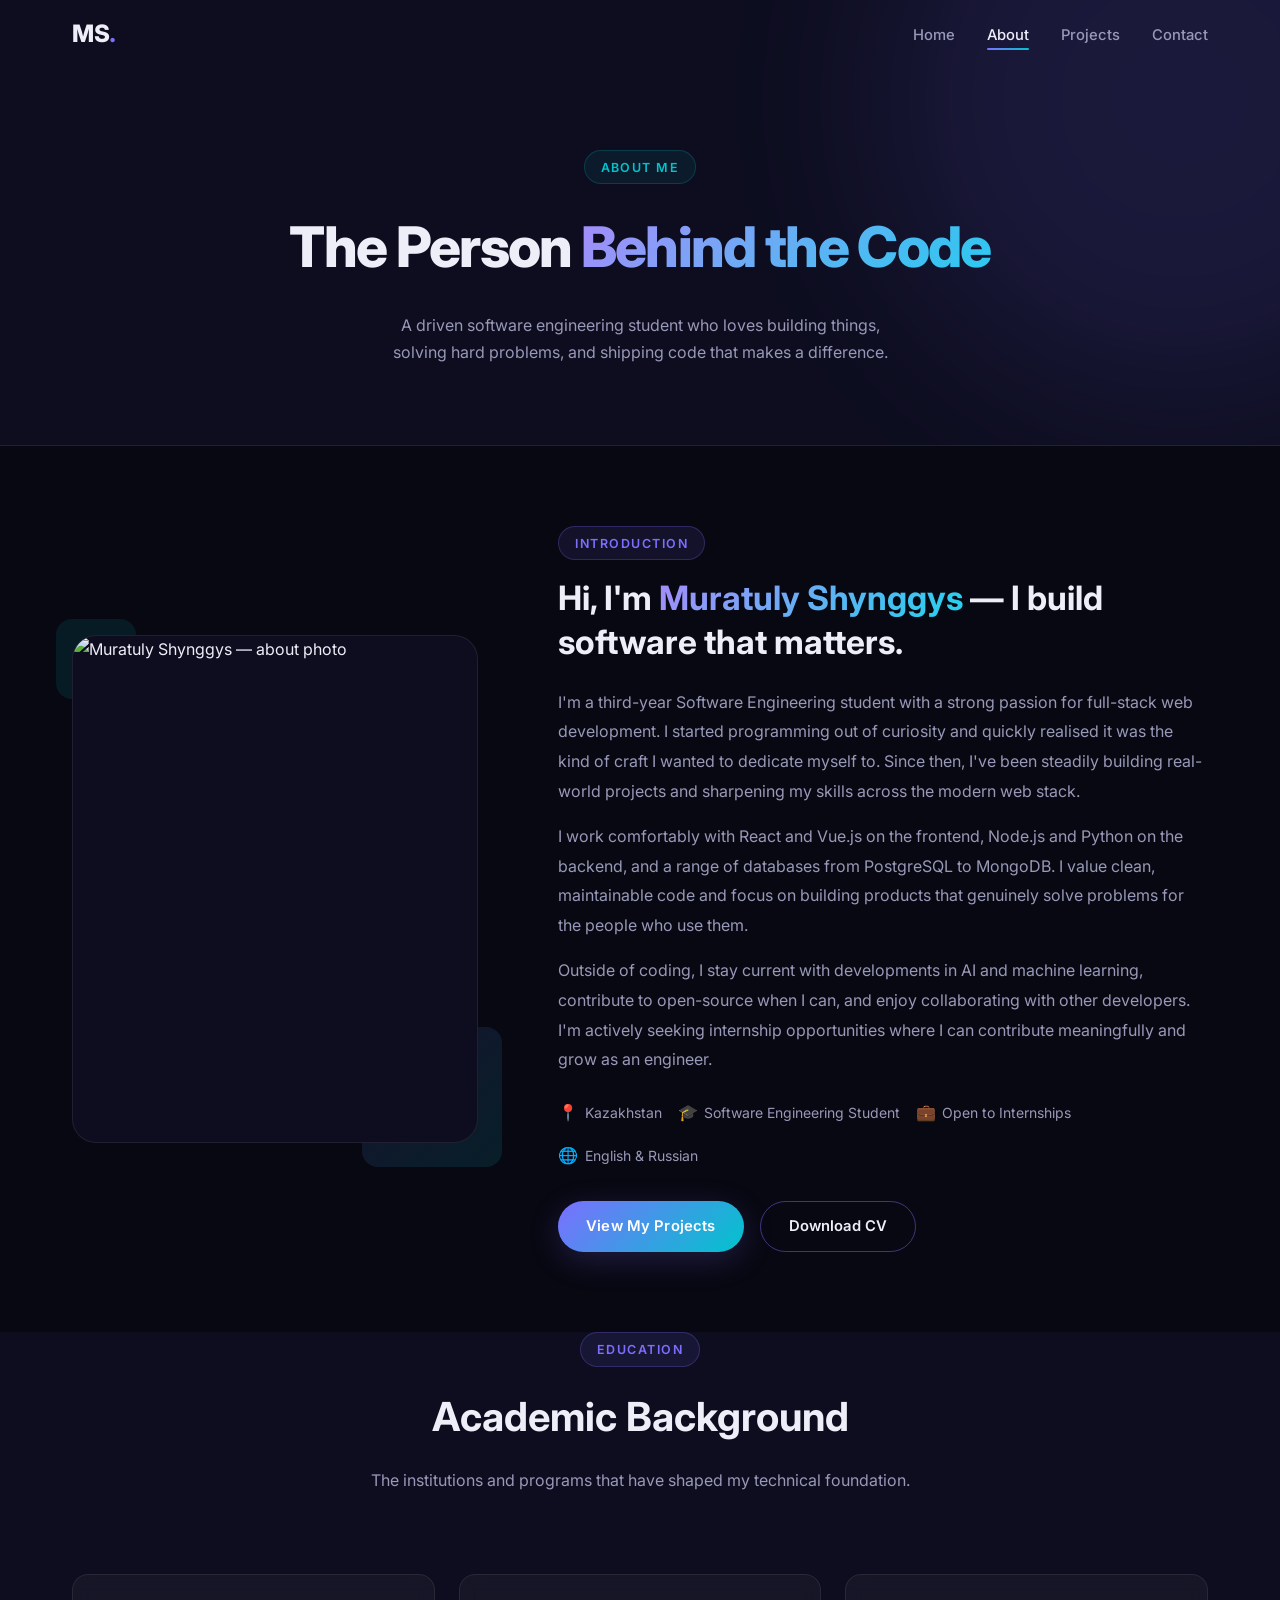
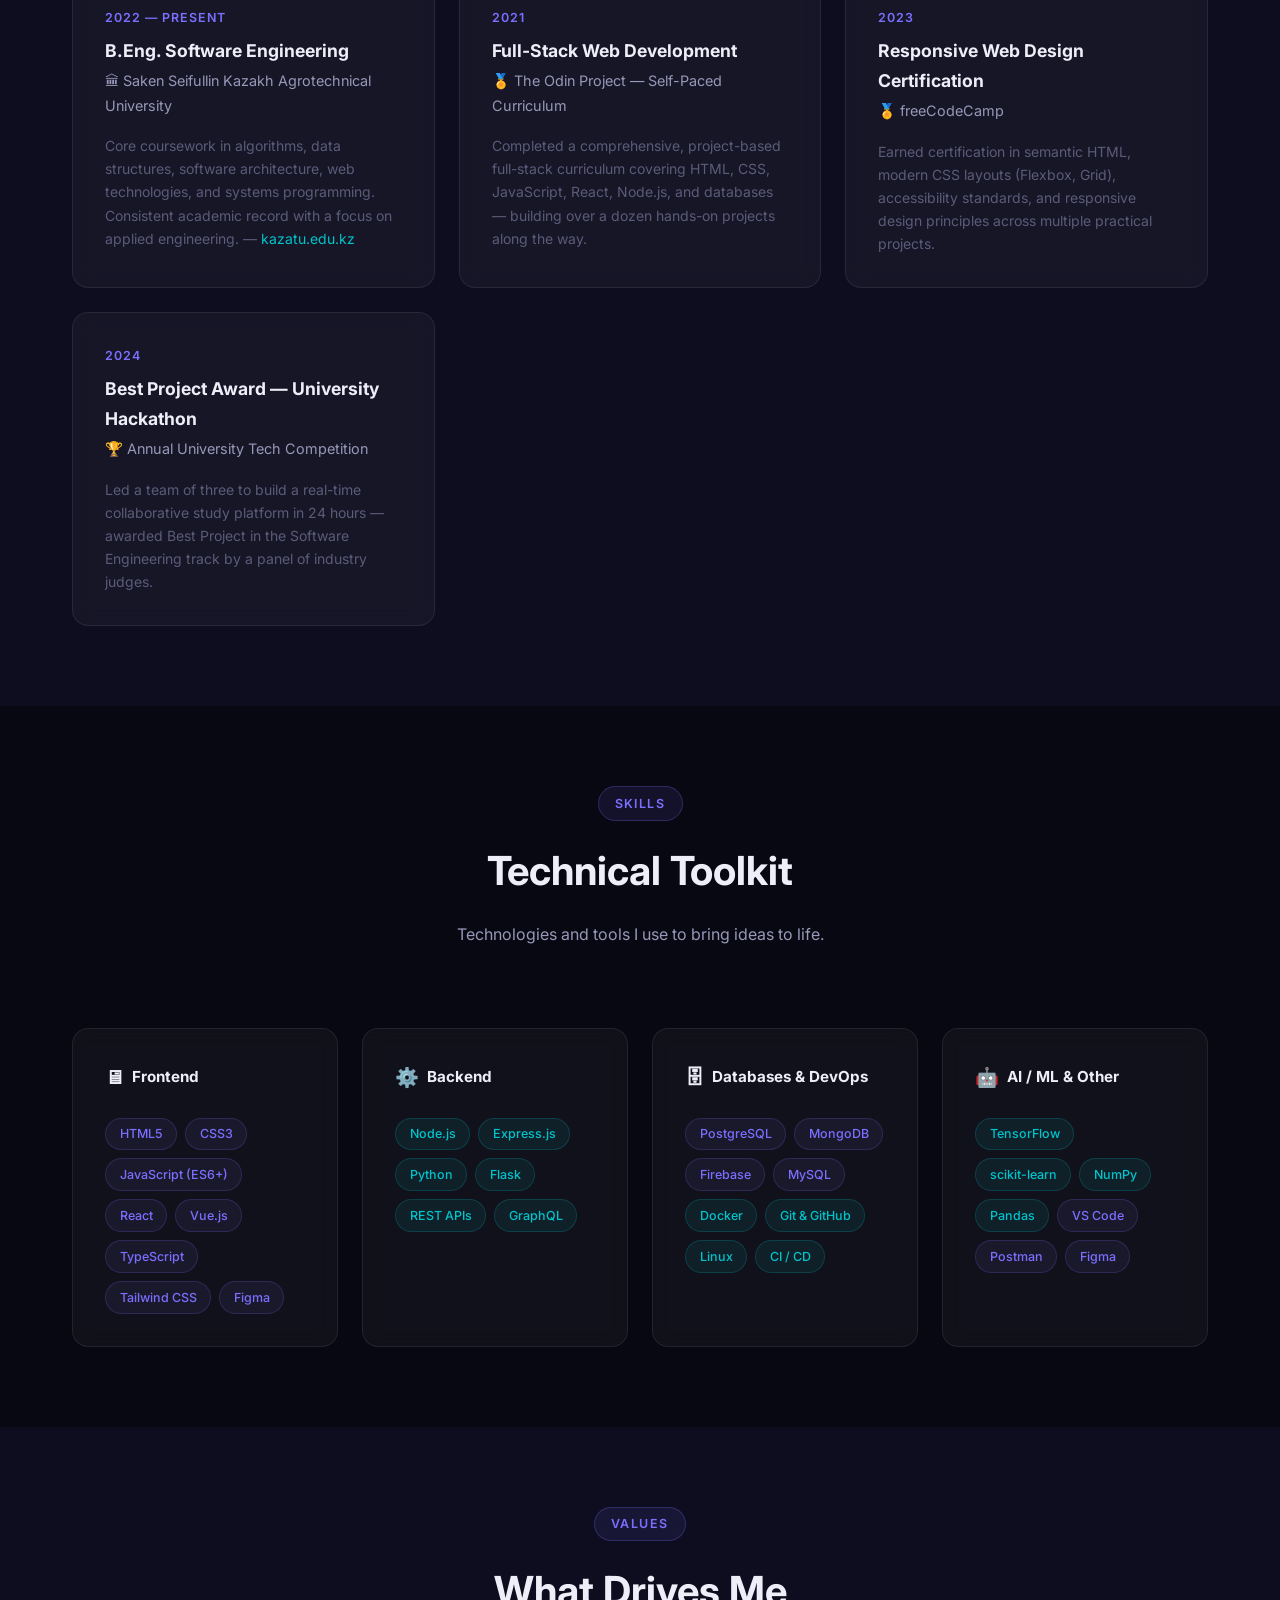
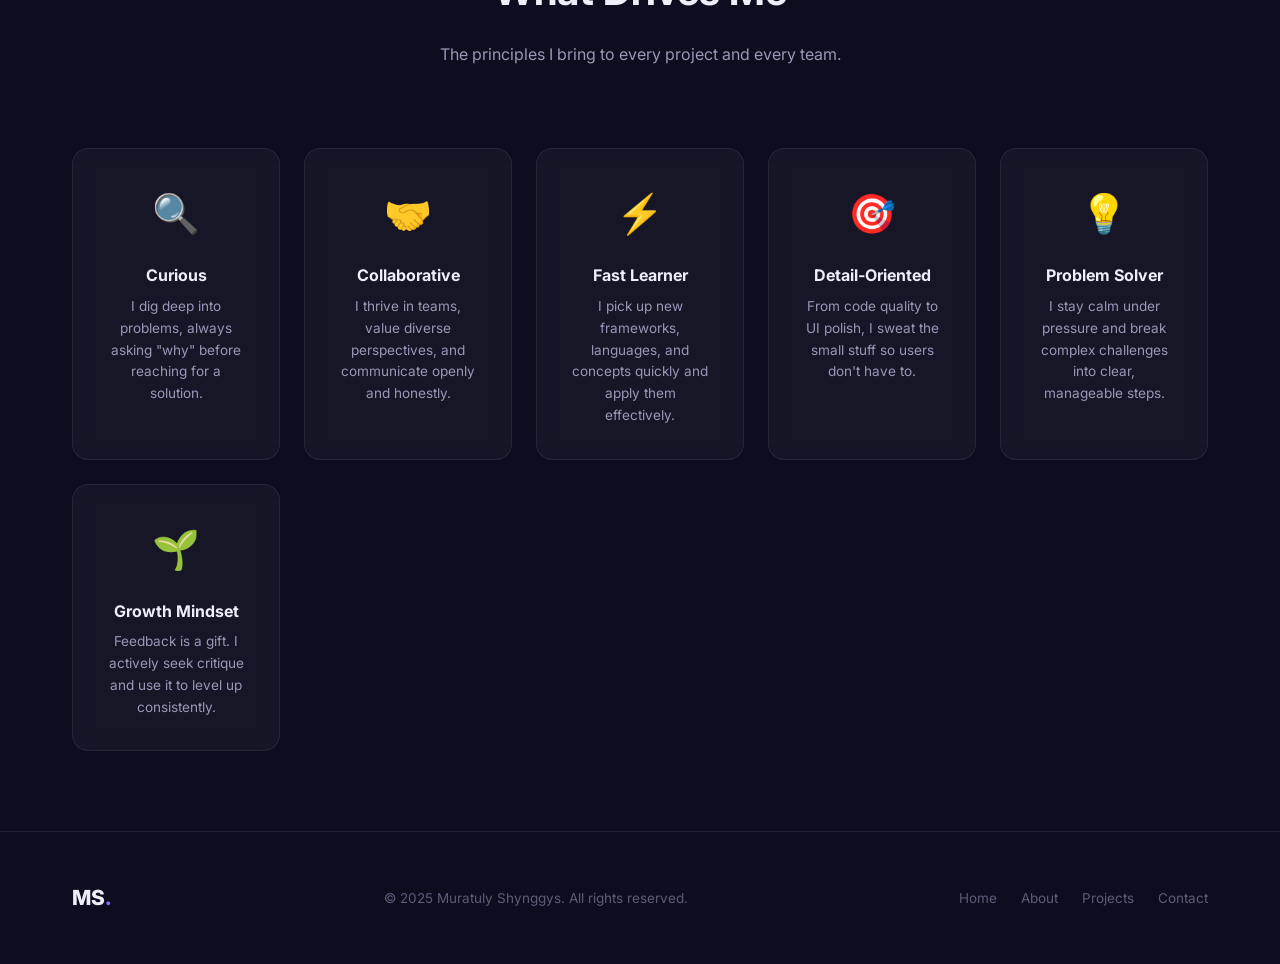
==== commit dd40d01c: "1" ====
--- a/about.html
+++ b/about.html
@@ -4,22 +4,18 @@
   <meta charset="UTF-8" />
   <meta name="viewport" content="width=device-width, initial-scale=1.0" />
 
-  <!-- REPLACE: your name and description -->
-  <title>About — Alex Morgan</title>
-  <meta name="description" content="Learn more about Alex Morgan — CS student, full-stack developer, and lifelong learner." />
+  <title>About — Muratuly Shynggys</title>
+  <meta name="description" content="Learn more about Muratuly Shynggys — software engineering student, full-stack developer, and lifelong learner from Kazakhstan." />
 
   <link rel="icon" href="data:image/svg+xml,<svg xmlns='http://www.w3.org/2000/svg' viewBox='0 0 100 100'><text y='.9em' font-size='90'>💻</text></svg>" />
   <link rel="stylesheet" href="assets/css/style.css" />
 </head>
 <body>
 
-  <!-- ============================================================
-       NAVBAR — identical on every page
-       REPLACE: "AM" with your initials
-       ============================================================ -->
+  <!-- NAVBAR -->
   <nav class="navbar" id="navbar">
     <div class="container nav-container">
-      <a href="index.html" class="logo">AM<span class="dot">.</span></a>
+      <a href="index.html" class="logo">MS<span class="dot">.</span></a>
       <ul class="nav-links">
         <li><a href="index.html">Home</a></li>
         <li><a href="about.html">About</a></li>
@@ -43,26 +39,20 @@
 
   <main>
 
-    <!-- ============================================================
-         PAGE HEADER
-         ============================================================ -->
+    <!-- PAGE HEADER -->
     <header class="page-header">
       <div class="bg-orb bg-orb-1"></div>
       <div class="container">
         <span class="page-header-tag">About Me</span>
-        <!-- REPLACE: your name -->
         <h1 class="page-header-title">The Person <span class="gradient-text">Behind the Code</span></h1>
         <p class="page-header-subtitle">
-          A driven CS student who loves building things, solving hard problems,
-          and learning something new every single day.
+          A driven software engineering student who loves building things,
+          solving hard problems, and shipping code that makes a difference.
         </p>
       </div>
     </header>
 
-    <!-- ============================================================
-         INTRO SECTION
-         REPLACE all placeholder text with your real story.
-         ============================================================ -->
+    <!-- INTRO SECTION -->
     <section class="section">
       <div class="container">
         <div class="about-intro">
@@ -71,16 +61,15 @@
           <div class="about-img-wrap reveal">
             <div class="about-img-container">
               <!--
-                REPLACE: Drop your photo at assets/images/profile.jpg
-                Update alt text with your name.
+                PHOTO: Place your photo at assets/images/profile.jpg
+                The fallback below will display your initials if the image is missing.
               -->
               <img
                 src="assets/images/profile.jpg"
-                alt="Alex Morgan — about photo"
+                alt="Muratuly Shynggys — about photo"
                 class="about-img"
               />
-              <!-- Fallback initials — REPLACE "AM" with your initials -->
-              <div class="about-img-fallback" aria-hidden="true">AM</div>
+              <div class="about-img-fallback" aria-hidden="true">MS</div>
             </div>
             <div class="about-img-accent"></div>
             <div class="about-img-accent-2"></div>
@@ -90,45 +79,39 @@
           <div class="about-text reveal reveal-delay-2">
             <span class="section-tag">Introduction</span>
 
-            <!-- REPLACE: your name and headline -->
-            <h2>Hi, I'm <span class="gradient-text">Alex Morgan</span> — I turn ideas into real software.</h2>
-
-            <!--
-              REPLACE: Write 2–4 paragraphs about yourself.
-              Keep it honest, personal, and professional.
-            -->
+            <h2>Hi, I'm <span class="gradient-text">Muratuly Shynggys</span> — I build software that matters.</h2>
+
             <p>
-              I'm a third-year Computer Science student at State University with a deep
-              passion for full-stack web development and software engineering. I started
-              coding at 15 out of curiosity, and since then it's become both my biggest
-              hobby and the career I'm building toward.
+              I'm a third-year Software Engineering student with a strong passion for
+              full-stack web development. I started programming out of curiosity and
+              quickly realised it was the kind of craft I wanted to dedicate myself to.
+              Since then, I've been steadily building real-world projects and sharpening
+              my skills across the modern web stack.
             </p>
             <p>
-              My experience spans frontend frameworks like React and Vue.js, backend
-              development with Node.js and Python, and working with databases ranging
-              from relational (PostgreSQL) to NoSQL (MongoDB). I love the process of
-              turning a rough idea into a clean, working product that real people use.
+              I work comfortably with React and Vue.js on the frontend, Node.js and
+              Python on the backend, and a range of databases from PostgreSQL to MongoDB.
+              I value clean, maintainable code and focus on building products that
+              genuinely solve problems for the people who use them.
             </p>
             <p>
-              Outside of coding I enjoy reading about AI research, contributing to open
-              source, and collaborating with other developers. I'm currently looking for
-              internship opportunities where I can grow as an engineer and make a
-              meaningful contribution.
-            </p>
-
-            <!-- REPLACE: update these quick facts -->
+              Outside of coding, I stay current with developments in AI and machine
+              learning, contribute to open-source when I can, and enjoy collaborating
+              with other developers. I'm actively seeking internship opportunities where
+              I can contribute meaningfully and grow as an engineer.
+            </p>
+
             <div class="about-quick-facts">
-              <div class="fact-item"><span>📍</span> New York, USA</div>
-              <div class="fact-item"><span>🎓</span> CS Student, Class of 2026</div>
+              <div class="fact-item"><span>📍</span> Kazakhstan</div>
+              <div class="fact-item"><span>🎓</span> Software Engineering Student</div>
               <div class="fact-item"><span>💼</span> Open to Internships</div>
-              <div class="fact-item"><span>🌐</span> English &amp; Spanish</div>
+              <div class="fact-item"><span>🌐</span> English &amp; Russian</div>
             </div>
 
             <div class="about-actions">
               <a href="projects.html" class="btn btn-primary">View My Projects</a>
               <!--
-                REPLACE: Link to your actual CV/resume PDF.
-                Upload it as assets/resume.pdf or link to an external URL.
+                CV: Upload your resume as assets/resume.pdf to enable this link.
               -->
               <a href="assets/resume.pdf" class="btn btn-outline" target="_blank" rel="noopener">
                 Download CV
@@ -140,10 +123,7 @@
       </div>
     </section>
 
-    <!-- ============================================================
-         EDUCATION SECTION
-         REPLACE with your actual education history.
-         ============================================================ -->
+    <!-- EDUCATION SECTION -->
     <section class="section" style="background: var(--bg-secondary); padding-top: 0; padding-bottom: var(--sp-2xl);">
       <div class="container">
         <div class="section-header reveal">
@@ -154,48 +134,51 @@
 
         <div class="education-grid">
 
-          <!-- REPLACE: your current degree program -->
           <div class="glass-card edu-card reveal reveal-delay-1">
             <div class="edu-period">2022 — Present</div>
-            <div class="edu-degree">B.Sc. Computer Science</div>
-            <!-- REPLACE: your university name -->
-            <div class="edu-school">🏛 State University, New York</div>
+            <div class="edu-degree">B.Eng. Software Engineering</div>
+            <!--
+              UNIVERSITY: Update this with your actual university name.
+            -->
+            <div class="edu-school">🏛 Saken Seifullin Kazakh Agrotechnical University</div>
             <p class="edu-desc">
-              Core focus on algorithms, data structures, software engineering,
-              and machine learning. GPA: 3.8 / 4.0. Dean's List (2023, 2024).
-            </p>
-          </div>
-
-          <!-- REPLACE: another qualification, certification, or bootcamp -->
+              Core coursework in algorithms, data structures, software
+              architecture, web technologies, and systems programming.
+              Consistent academic record with a focus on applied engineering.
+              — <a href="https://kazatu.edu.kz" target="_blank" rel="noopener" style="color: var(--accent-2); text-decoration: none;">kazatu.edu.kz</a>
+            </p>
+          </div>
+
           <div class="glass-card edu-card reveal reveal-delay-2">
             <div class="edu-period">2021</div>
             <div class="edu-degree">Full-Stack Web Development</div>
-            <div class="edu-school">🏅 Udemy — Online Certification</div>
+            <div class="edu-school">🏅 The Odin Project — Self-Paced Curriculum</div>
             <p class="edu-desc">
-              Completed a 60-hour full-stack course covering React, Node.js,
-              Express, and MongoDB — building 5 end-to-end projects.
-            </p>
-          </div>
-
-          <!-- REPLACE: optional third entry — award, exchange, minor, etc. -->
+              Completed a comprehensive, project-based full-stack curriculum
+              covering HTML, CSS, JavaScript, React, Node.js, and databases
+              — building over a dozen hands-on projects along the way.
+            </p>
+          </div>
+
           <div class="glass-card edu-card reveal reveal-delay-3">
             <div class="edu-period">2023</div>
-            <div class="edu-degree">AWS Certified Cloud Practitioner</div>
-            <div class="edu-school">☁️ Amazon Web Services</div>
+            <div class="edu-degree">Responsive Web Design Certification</div>
+            <div class="edu-school">🏅 freeCodeCamp</div>
             <p class="edu-desc">
-              Certified in core AWS services including EC2, S3, Lambda, and
-              cloud architecture fundamentals.
-            </p>
-          </div>
-
-          <!-- REPLACE: extracurricular, hackathon, or other achievement -->
+              Earned certification in semantic HTML, modern CSS layouts
+              (Flexbox, Grid), accessibility standards, and responsive
+              design principles across multiple practical projects.
+            </p>
+          </div>
+
           <div class="glass-card edu-card reveal reveal-delay-4">
             <div class="edu-period">2024</div>
-            <div class="edu-degree">Hackathon — 1st Place</div>
-            <div class="edu-school">🏆 HackNY Regional Hackathon</div>
+            <div class="edu-degree">Best Project Award — University Hackathon</div>
+            <div class="edu-school">🏆 Annual University Tech Competition</div>
             <p class="edu-desc">
-              Led a team of 4 to build an AI-powered study assistant in 36
-              hours — won first place in the Education track.
+              Led a team of three to build a real-time collaborative study
+              platform in 24 hours — awarded Best Project in the Software
+              Engineering track by a panel of industry judges.
             </p>
           </div>
 
@@ -203,10 +186,7 @@
       </div>
     </section>
 
-    <!-- ============================================================
-         SKILLS SECTION
-         REPLACE tags with your real skills.
-         ============================================================ -->
+    <!-- SKILLS SECTION -->
     <section class="section">
       <div class="container">
         <div class="section-header reveal">
@@ -217,7 +197,6 @@
 
         <div class="skills-grid">
 
-          <!-- REPLACE: your frontend skills -->
           <div class="glass-card skill-category reveal reveal-delay-1">
             <div class="skill-category-title">
               <span>🖥</span> Frontend
@@ -234,7 +213,6 @@
             </div>
           </div>
 
-          <!-- REPLACE: your backend skills -->
           <div class="glass-card skill-category reveal reveal-delay-2">
             <div class="skill-category-title">
               <span>⚙️</span> Backend
@@ -249,7 +227,6 @@
             </div>
           </div>
 
-          <!-- REPLACE: your database / devops skills -->
           <div class="glass-card skill-category reveal reveal-delay-3">
             <div class="skill-category-title">
               <span>🗄</span> Databases &amp; DevOps
@@ -261,12 +238,11 @@
               <span class="skill-tag">MySQL</span>
               <span class="skill-tag t2">Docker</span>
               <span class="skill-tag t2">Git &amp; GitHub</span>
-              <span class="skill-tag t2">AWS</span>
+              <span class="skill-tag t2">Linux</span>
               <span class="skill-tag t2">CI / CD</span>
             </div>
           </div>
 
-          <!-- REPLACE: other tools or areas -->
           <div class="glass-card skill-category reveal reveal-delay-4">
             <div class="skill-category-title">
               <span>🤖</span> AI / ML &amp; Other
@@ -276,9 +252,9 @@
               <span class="skill-tag t2">scikit-learn</span>
               <span class="skill-tag t2">NumPy</span>
               <span class="skill-tag t2">Pandas</span>
-              <span class="skill-tag">Linux</span>
               <span class="skill-tag">VS Code</span>
               <span class="skill-tag">Postman</span>
+              <span class="skill-tag">Figma</span>
             </div>
           </div>
 
@@ -286,10 +262,7 @@
       </div>
     </section>
 
-    <!-- ============================================================
-         PERSONAL QUALITIES
-         REPLACE with your actual values and traits.
-         ============================================================ -->
+    <!-- PERSONAL QUALITIES -->
     <section class="section" style="background: var(--bg-secondary);">
       <div class="container">
         <div class="section-header reveal">
@@ -302,7 +275,6 @@
 
           <div class="glass-card quality-card reveal reveal-delay-1">
             <span class="quality-icon">🔍</span>
-            <!-- REPLACE: trait name and description -->
             <h3 class="quality-title">Curious</h3>
             <p class="quality-desc">I dig deep into problems, always asking "why" before reaching for a solution.</p>
           </div>
@@ -328,7 +300,7 @@
           <div class="glass-card quality-card reveal reveal-delay-5">
             <span class="quality-icon">💡</span>
             <h3 class="quality-title">Problem Solver</h3>
-            <p class="quality-desc">I stay calm under pressure and break complex challenges into manageable steps.</p>
+            <p class="quality-desc">I stay calm under pressure and break complex challenges into clear, manageable steps.</p>
           </div>
 
           <div class="glass-card quality-card reveal reveal-delay-1">
@@ -343,13 +315,11 @@
 
   </main>
 
-  <!-- ============================================================
-       FOOTER — REPLACE "AM" and "Alex Morgan" with your info
-       ============================================================ -->
+  <!-- FOOTER -->
   <footer class="footer">
     <div class="container footer-content">
-      <div class="footer-logo">AM<span class="dot">.</span></div>
-      <p class="footer-text">&copy; 2025 Alex Morgan. All rights reserved.</p>
+      <div class="footer-logo">MS<span class="dot">.</span></div>
+      <p class="footer-text">&copy; 2025 Muratuly Shynggys. All rights reserved.</p>
       <nav class="footer-nav" aria-label="Footer navigation">
         <a href="index.html">Home</a>
         <a href="about.html">About</a>
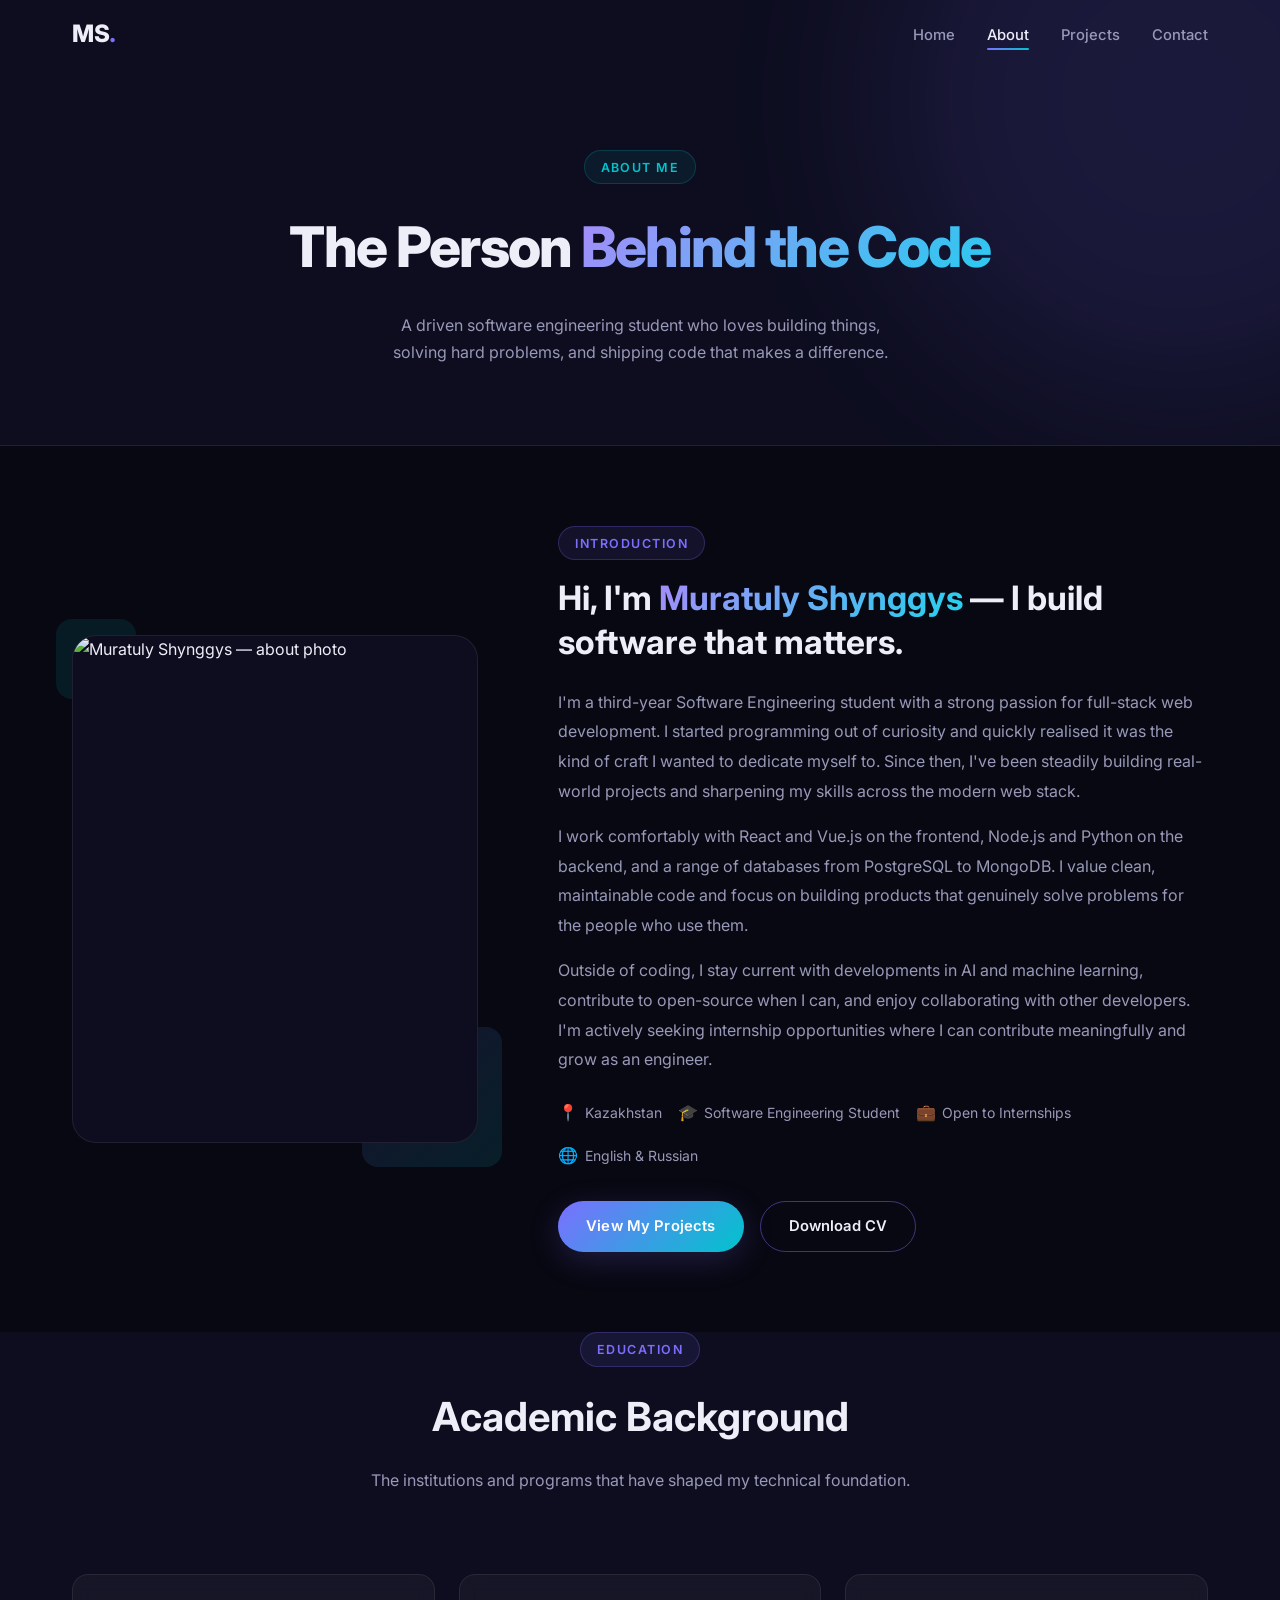
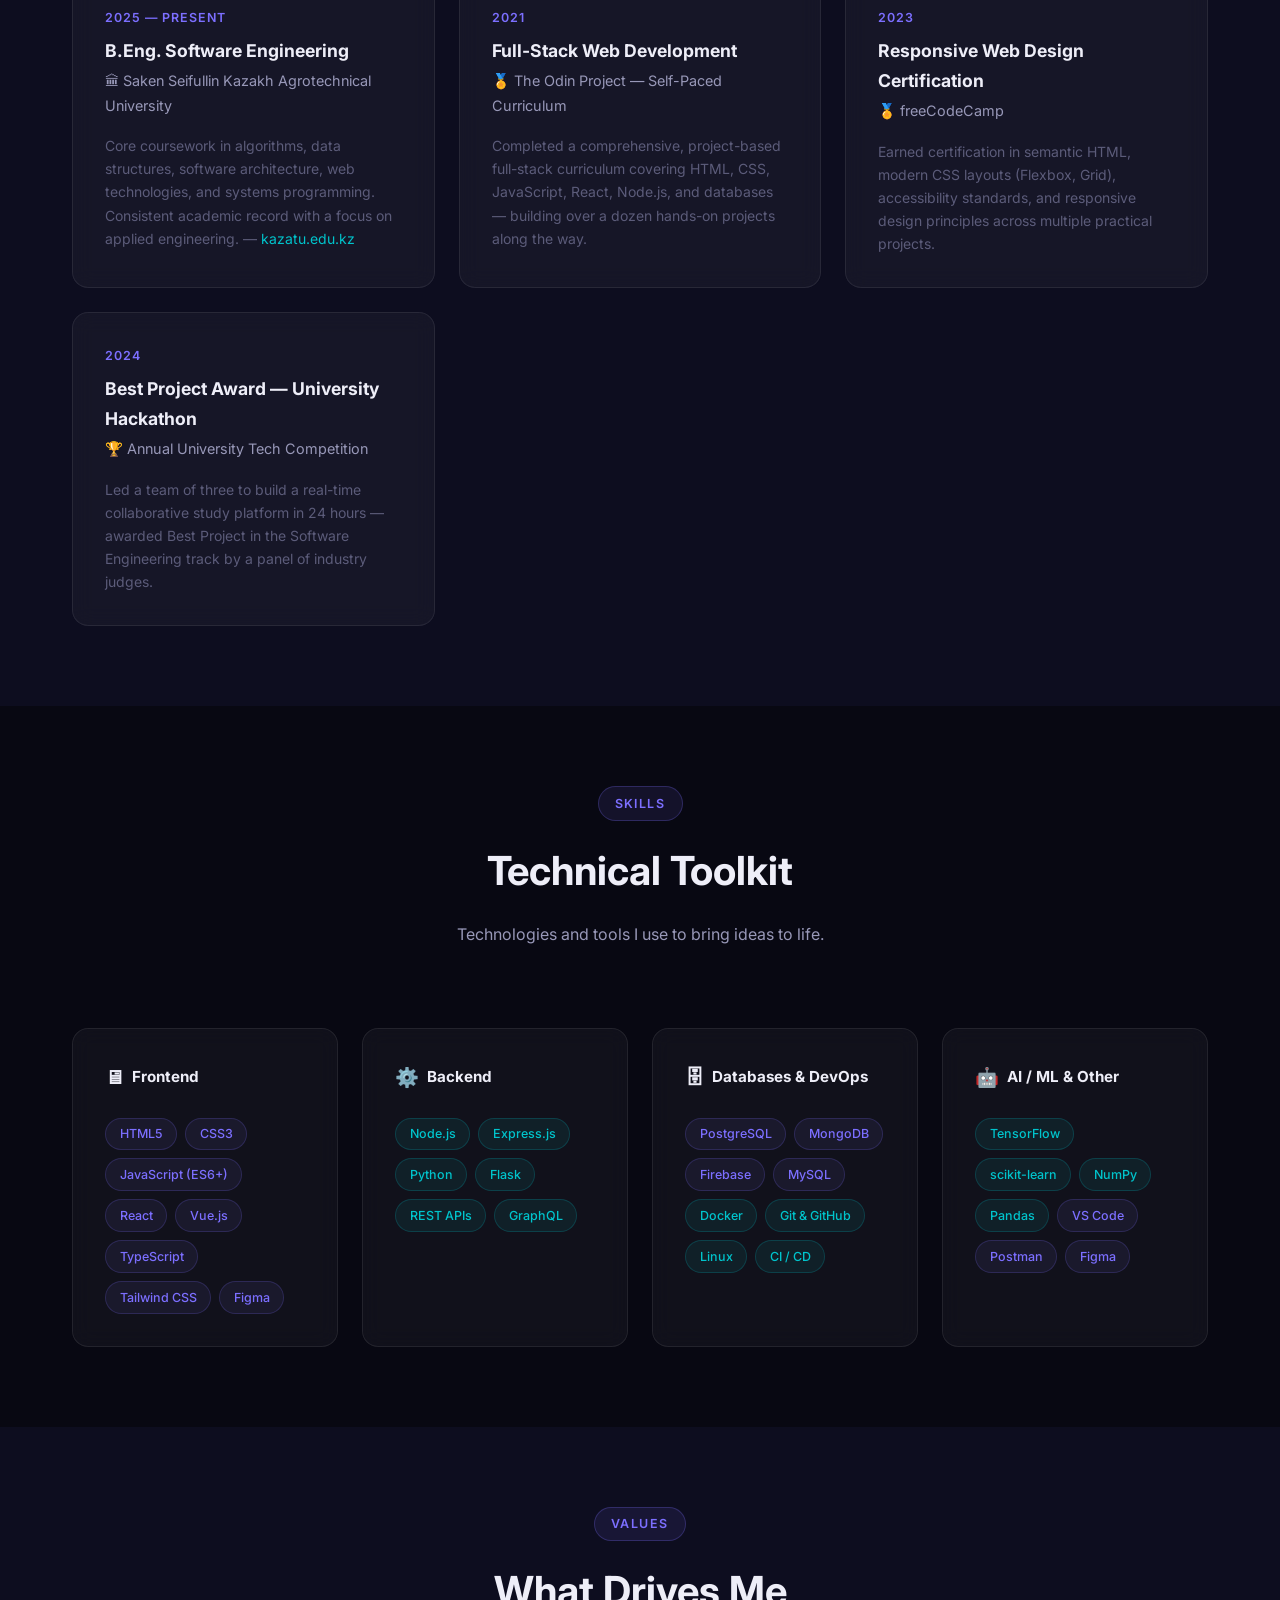
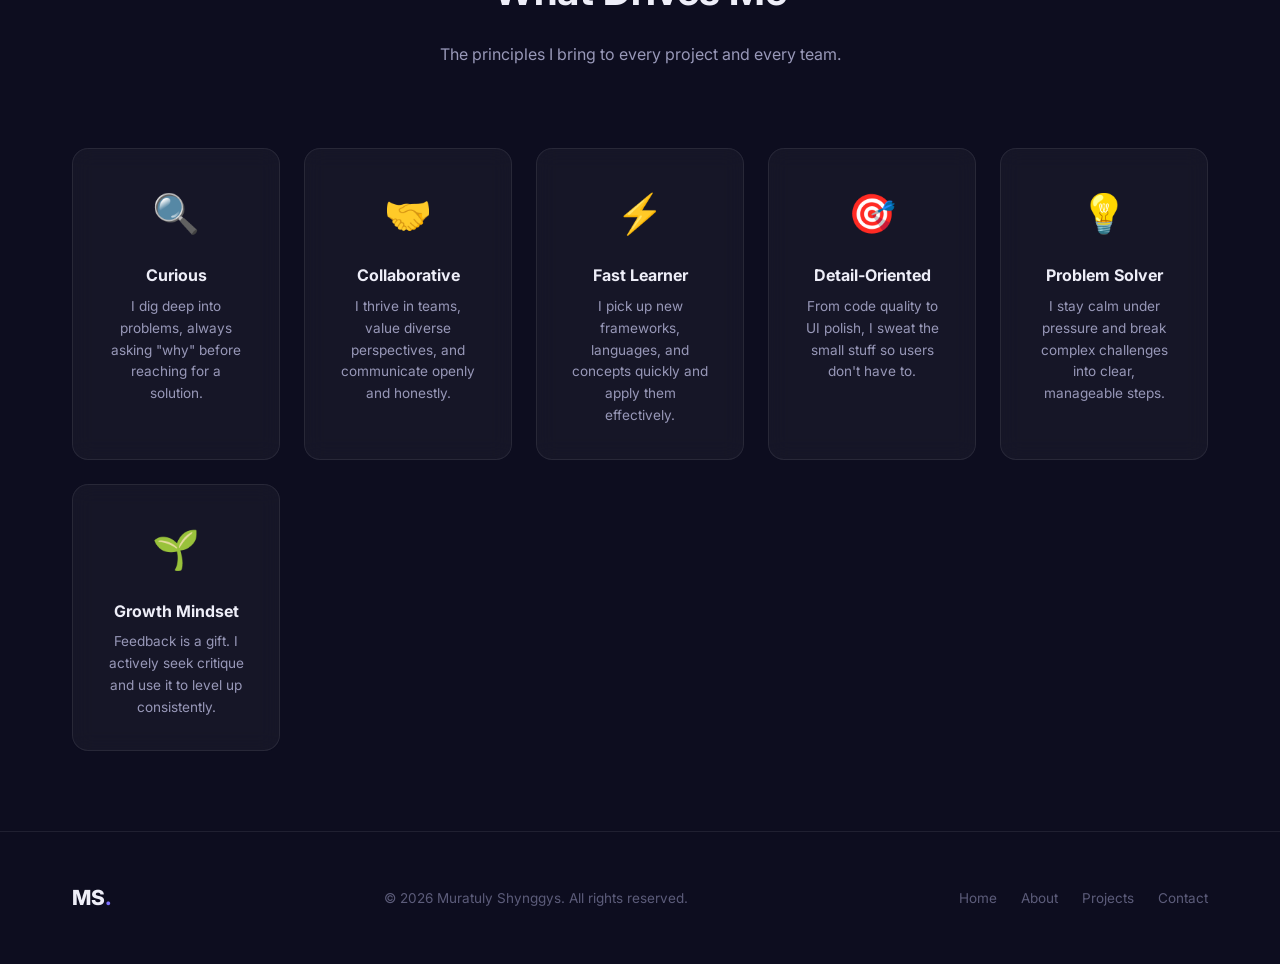
==== commit 7ef13dae: "2" ====
--- a/about.html
+++ b/about.html
@@ -135,7 +135,7 @@
         <div class="education-grid">
 
           <div class="glass-card edu-card reveal reveal-delay-1">
-            <div class="edu-period">2022 — Present</div>
+            <div class="edu-period">2025 — Present</div>
             <div class="edu-degree">B.Eng. Software Engineering</div>
             <!--
               UNIVERSITY: Update this with your actual university name.
@@ -319,7 +319,7 @@
   <footer class="footer">
     <div class="container footer-content">
       <div class="footer-logo">MS<span class="dot">.</span></div>
-      <p class="footer-text">&copy; 2025 Muratuly Shynggys. All rights reserved.</p>
+      <p class="footer-text">&copy; 2026 Muratuly Shynggys. All rights reserved.</p>
       <nav class="footer-nav" aria-label="Footer navigation">
         <a href="index.html">Home</a>
         <a href="about.html">About</a>
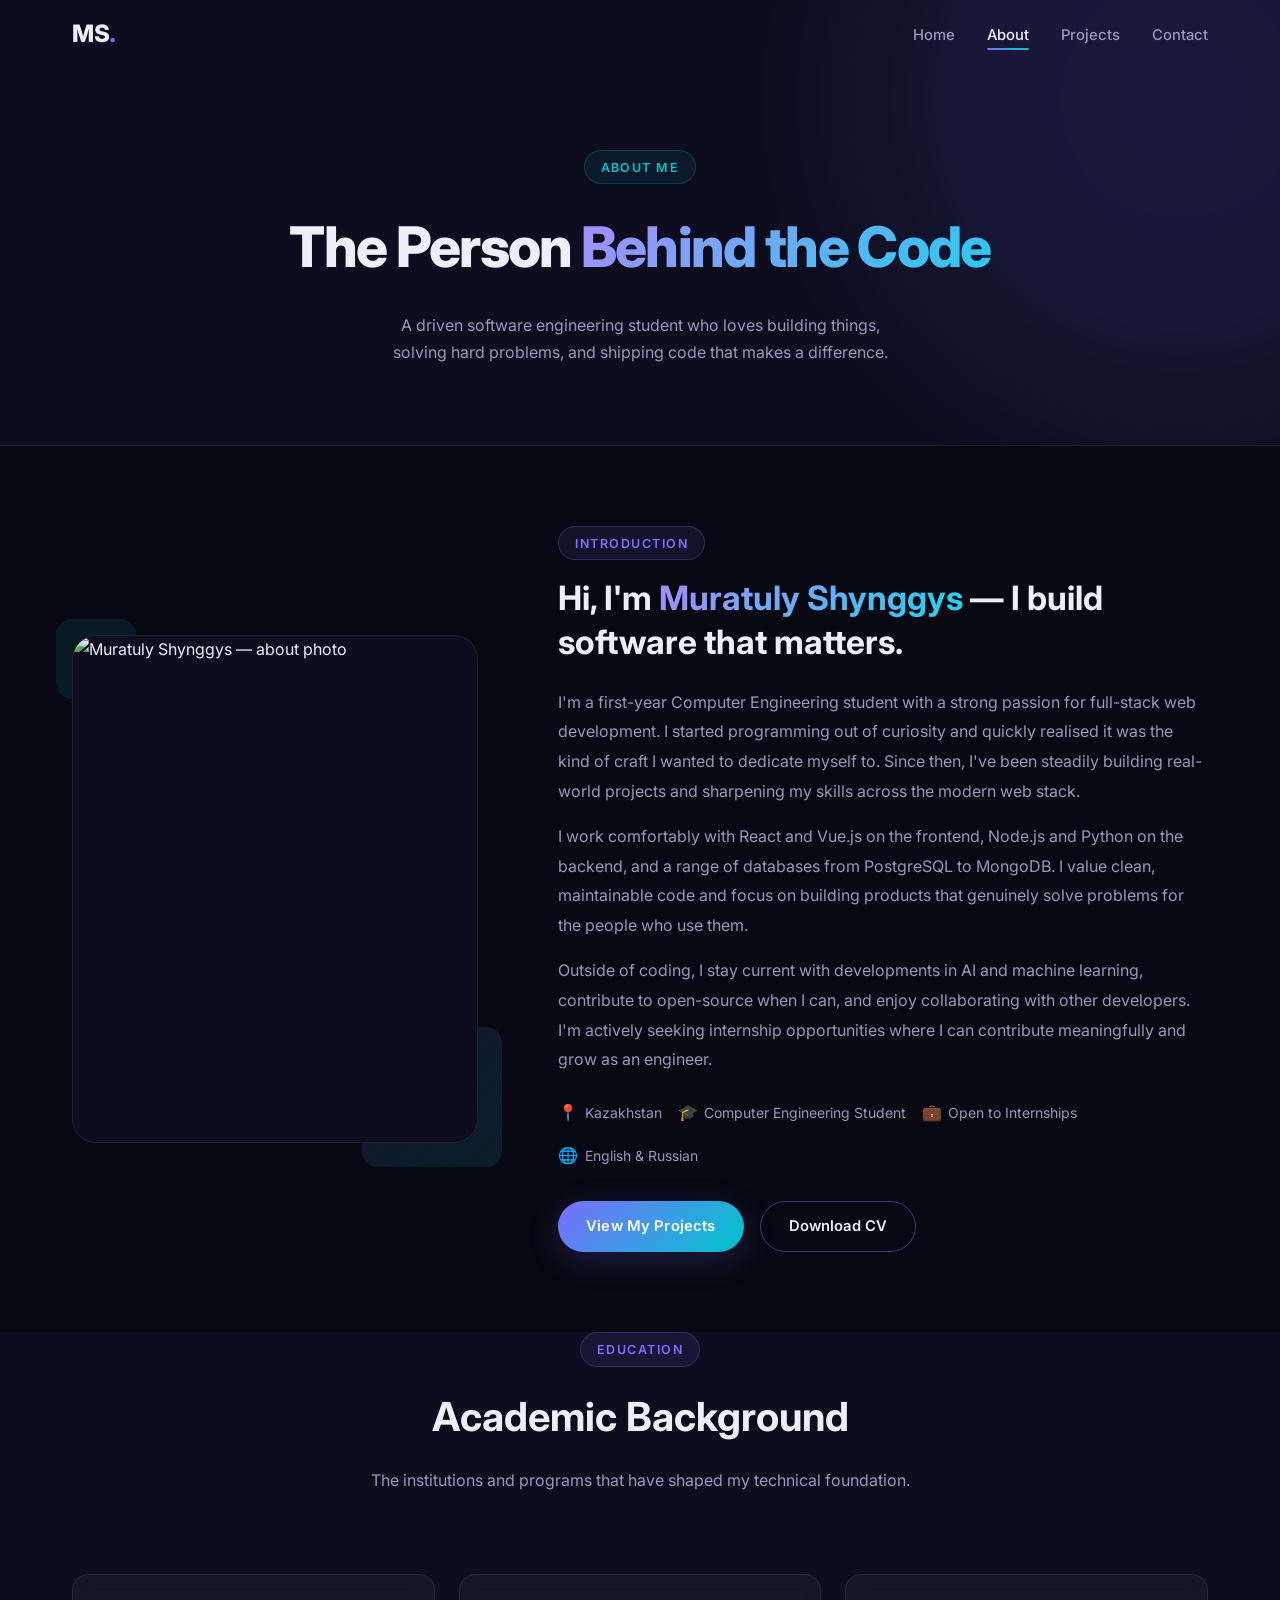
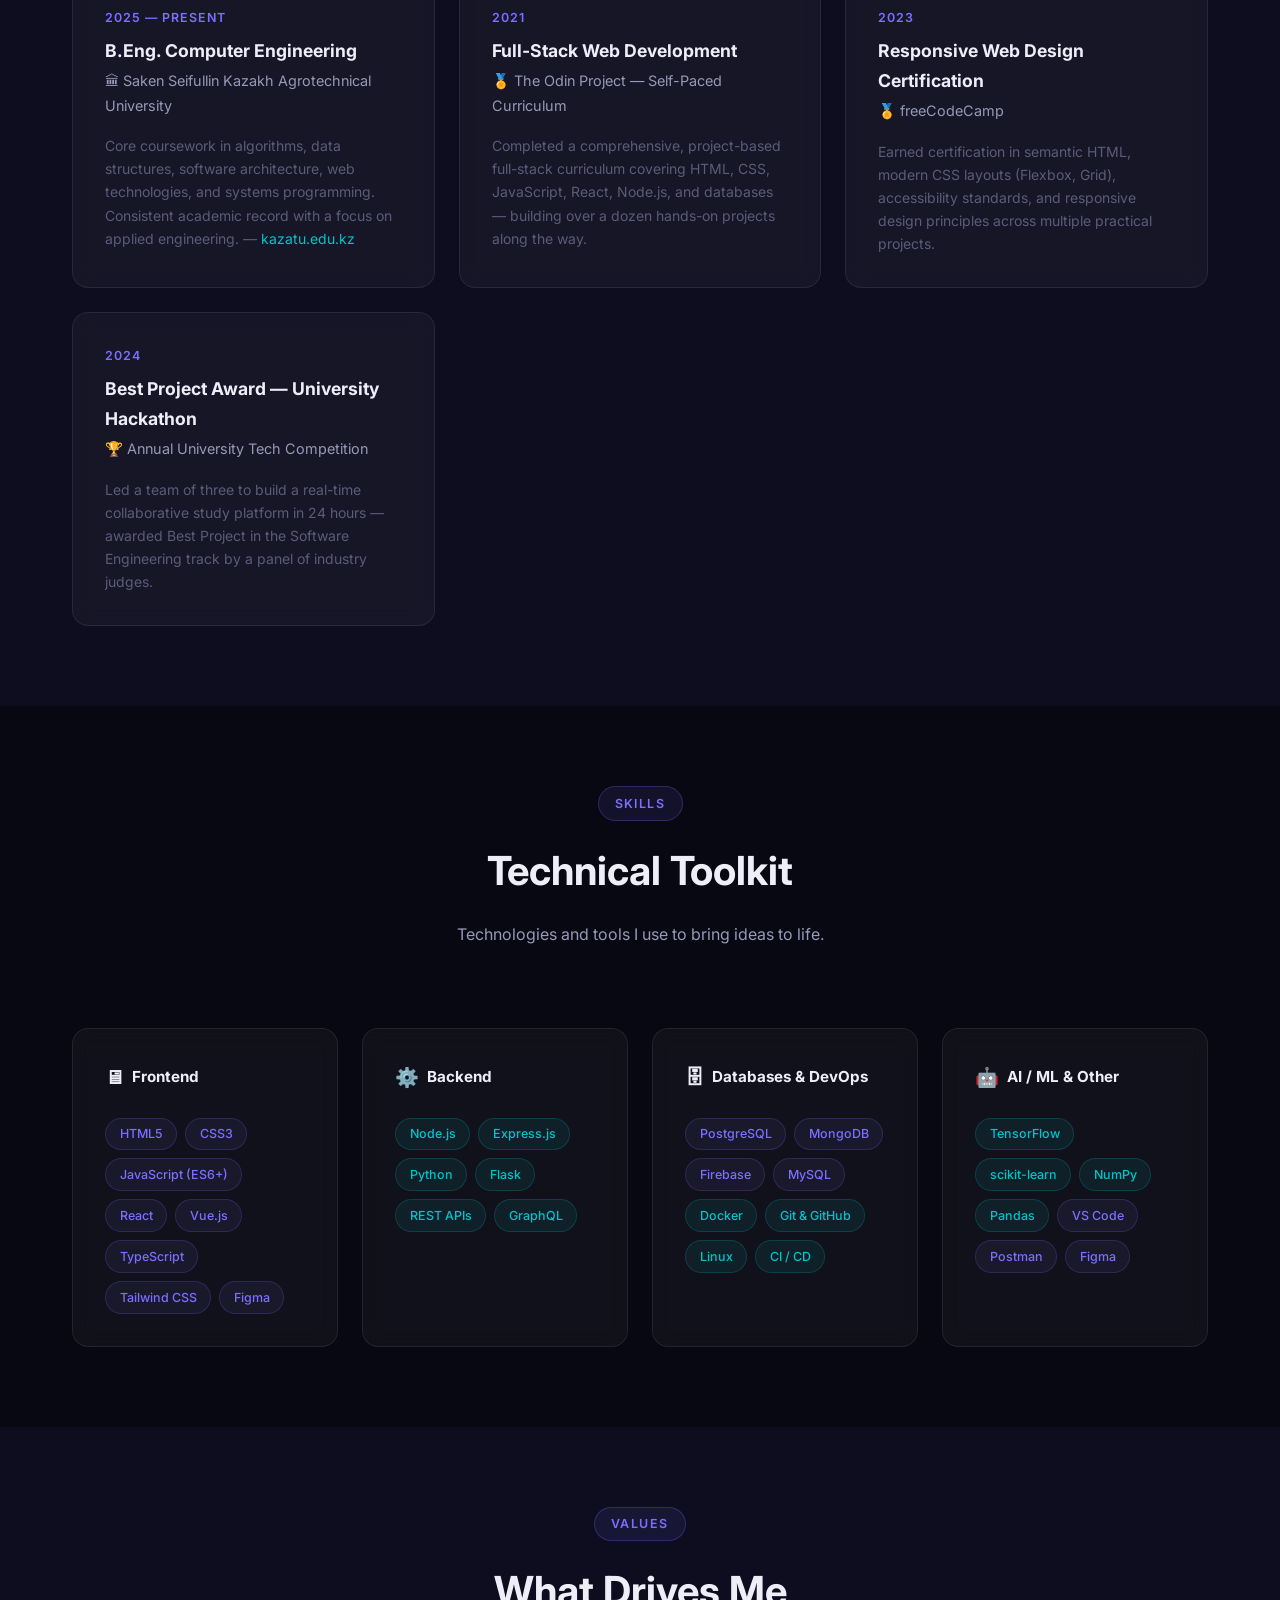
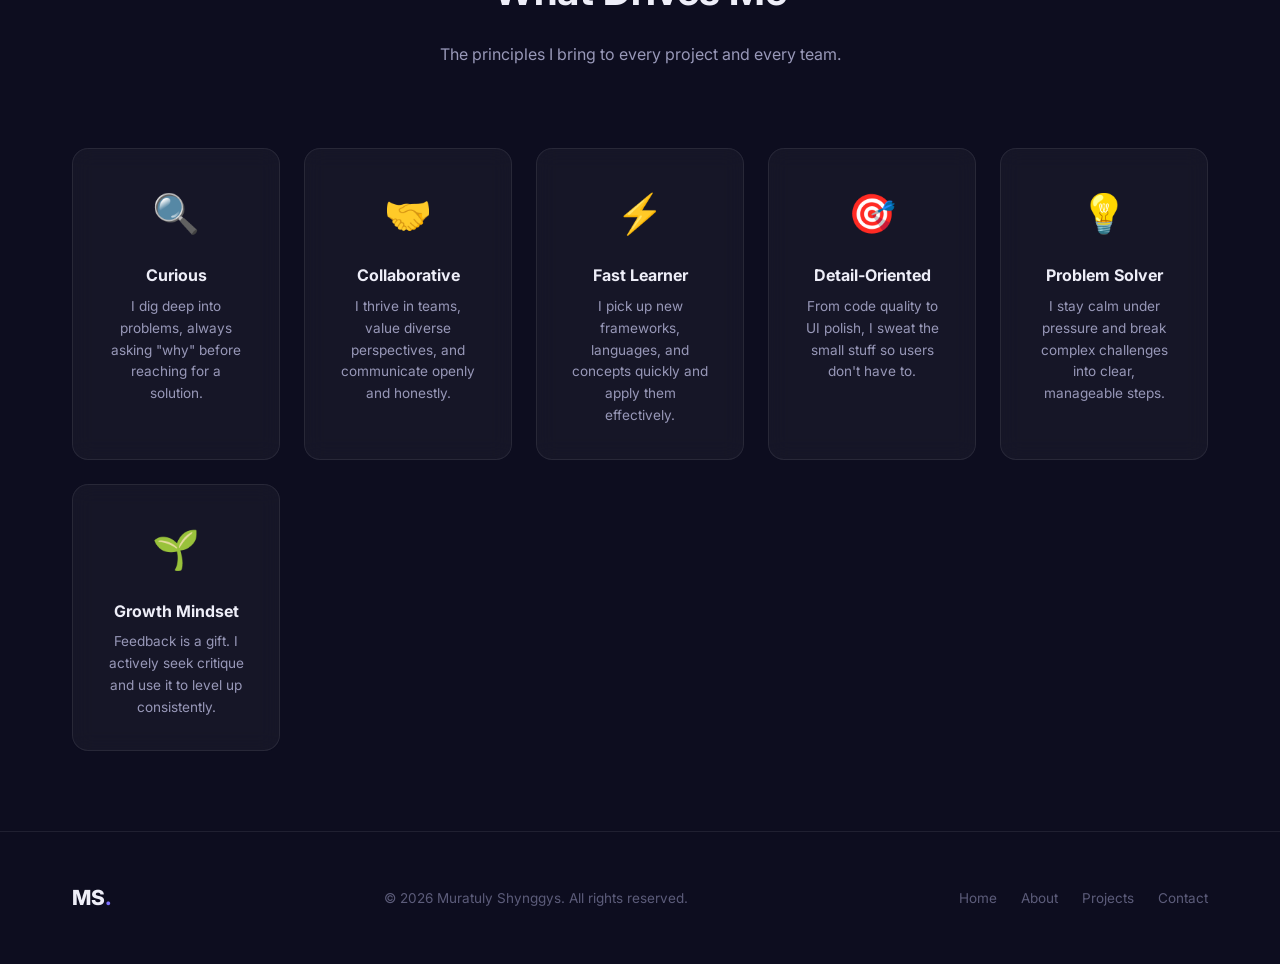
==== commit d6a95548: "2" ====
--- a/about.html
+++ b/about.html
@@ -82,7 +82,7 @@
             <h2>Hi, I'm <span class="gradient-text">Muratuly Shynggys</span> — I build software that matters.</h2>
 
             <p>
-              I'm a third-year Software Engineering student with a strong passion for
+              I'm a first-year Computer Engineering student with a strong passion for
               full-stack web development. I started programming out of curiosity and
               quickly realised it was the kind of craft I wanted to dedicate myself to.
               Since then, I've been steadily building real-world projects and sharpening
@@ -103,7 +103,7 @@
 
             <div class="about-quick-facts">
               <div class="fact-item"><span>📍</span> Kazakhstan</div>
-              <div class="fact-item"><span>🎓</span> Software Engineering Student</div>
+              <div class="fact-item"><span>🎓</span> Computer Engineering Student</div>
               <div class="fact-item"><span>💼</span> Open to Internships</div>
               <div class="fact-item"><span>🌐</span> English &amp; Russian</div>
             </div>
@@ -136,7 +136,7 @@
 
           <div class="glass-card edu-card reveal reveal-delay-1">
             <div class="edu-period">2025 — Present</div>
-            <div class="edu-degree">B.Eng. Software Engineering</div>
+            <div class="edu-degree">B.Eng. Computer Engineering</div>
             <!--
               UNIVERSITY: Update this with your actual university name.
             -->
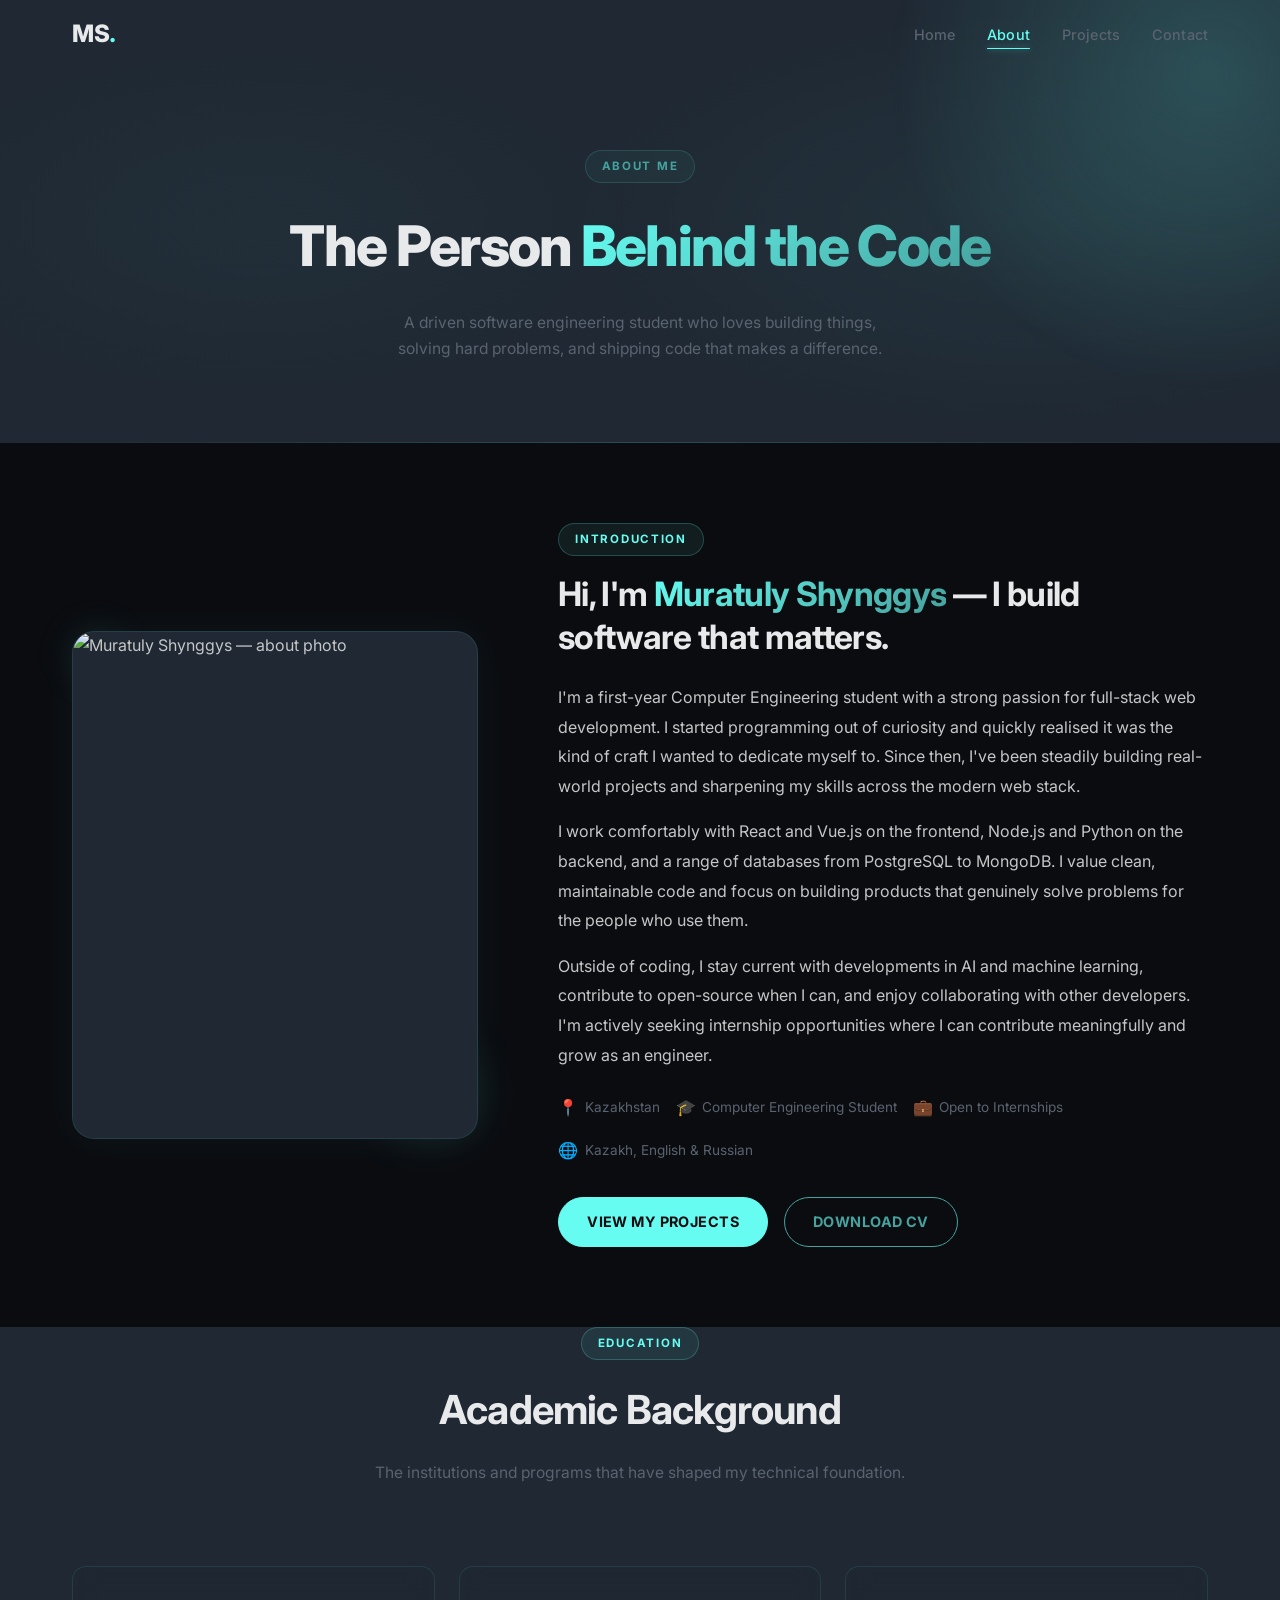
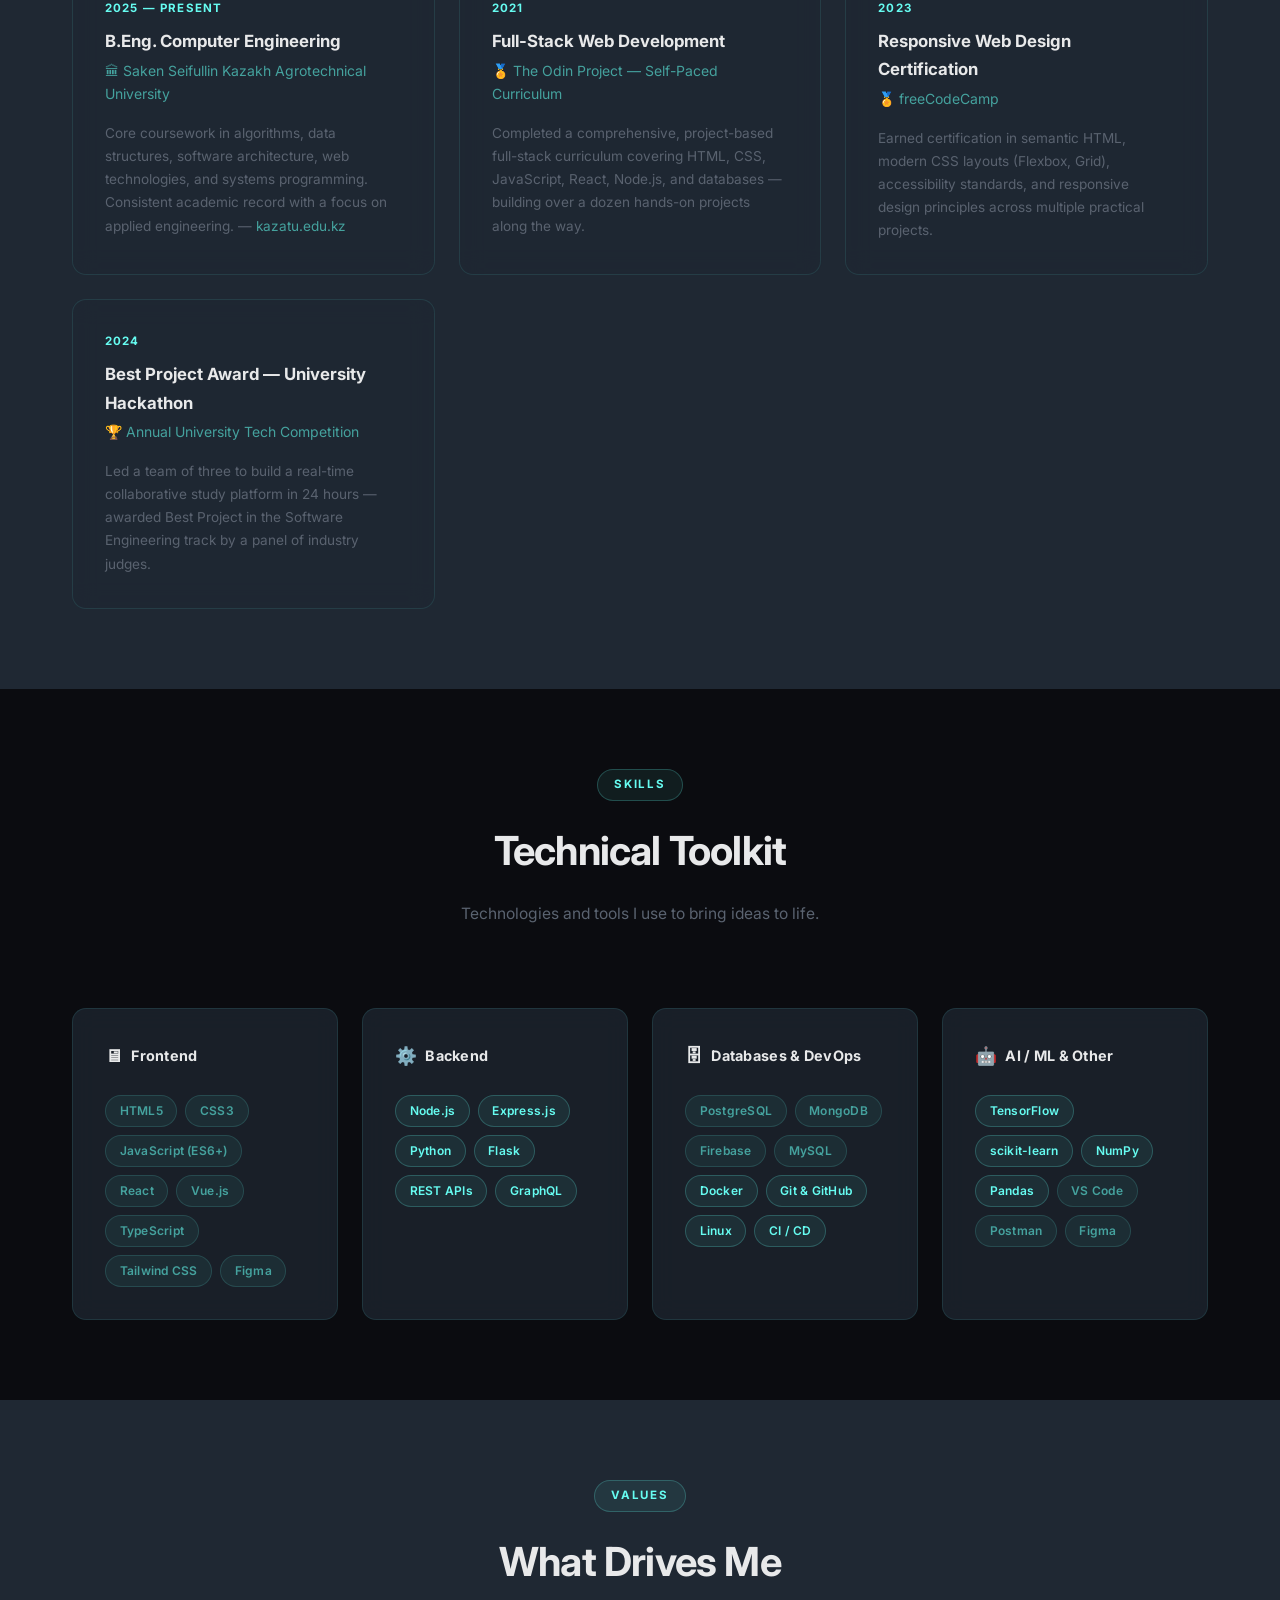
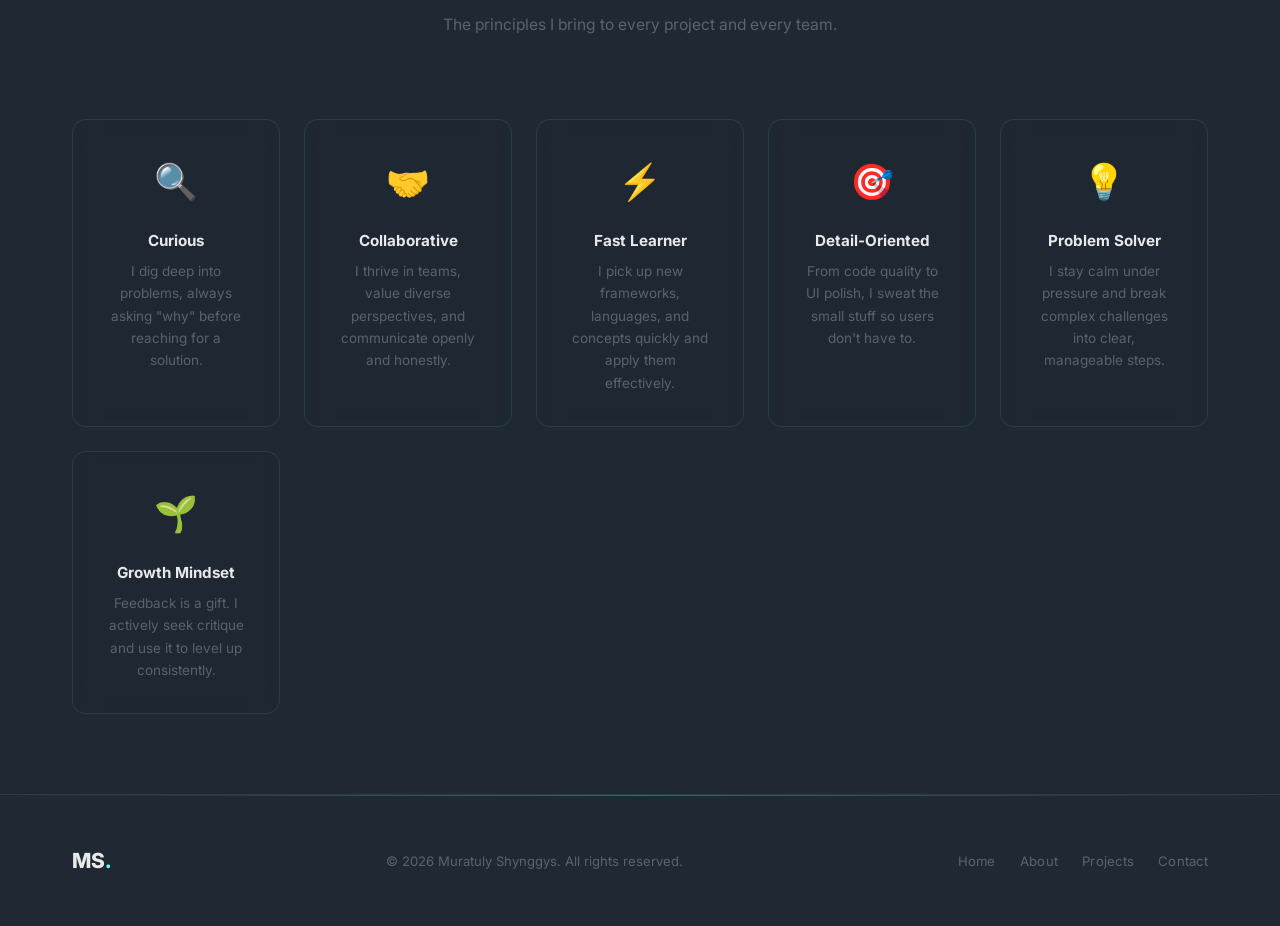
==== commit 461b1cf8: "2" ====
--- a/about.html
+++ b/about.html
@@ -105,7 +105,7 @@
               <div class="fact-item"><span>📍</span> Kazakhstan</div>
               <div class="fact-item"><span>🎓</span> Computer Engineering Student</div>
               <div class="fact-item"><span>💼</span> Open to Internships</div>
-              <div class="fact-item"><span>🌐</span> English &amp; Russian</div>
+              <div class="fact-item"><span>🌐</span> Kazakh, English &amp; Russian</div>
             </div>
 
             <div class="about-actions">
--- a/assets/css/style.css
+++ b/assets/css/style.css
@@ -1,38 +1,43 @@
 /* ============================================================
-   PORTFOLIO STYLESHEET — Dark Premium Glass Theme
-   ============================================================
-   REPLACE: Search for "REPLACE" comments to find all spots
-   where you need to swap in your personal info.
+   PORTFOLIO STYLESHEET
+   Theme: Dark Futuristic Neon
+   Palette: #0B0C10 / #1F2833 / #C5C6C7 / #66FCF1 / #45A29E
    ============================================================ */
 
 @import url('https://fonts.googleapis.com/css2?family=Inter:wght@300;400;500;600;700;800&display=swap');
 
 /* ============================================================
-   CSS CUSTOM PROPERTIES (Design Tokens)
+   DESIGN TOKENS — single source of truth for all colors
    ============================================================ */
 :root {
-  /* Colors */
-  --bg-primary:      #080812;
-  --bg-secondary:    #0d0d1f;
-  --bg-card:         rgba(255, 255, 255, 0.04);
-  --bg-card-hover:   rgba(255, 255, 255, 0.07);
-
-  --accent-1:        #7c6fff;
-  --accent-2:        #00c4cc;
-  --gradient:        linear-gradient(135deg, #7c6fff 0%, #00c4cc 100%);
-  --gradient-text:   linear-gradient(135deg, #a78bfa 0%, #22d3ee 100%);
-
-  --text-primary:    #eeeef8;
-  --text-secondary:  #9898b8;
-  --text-muted:      #5c5c7a;
-
-  --border:          rgba(255, 255, 255, 0.08);
-  --border-hover:    rgba(124, 111, 255, 0.45);
-
-  --shadow:          0 8px 32px rgba(0, 0, 0, 0.5);
-  --shadow-accent:   0 8px 32px rgba(124, 111, 255, 0.2);
-
-  /* Spacing scale */
+  /* ── Backgrounds ── */
+  --bg-primary:      #0B0C10;          /* near-black base */
+  --bg-secondary:    #1F2833;          /* dark blue-gray surfaces */
+  --bg-card:         rgba(31, 40, 51, 0.72);
+  --bg-card-hover:   rgba(31, 40, 51, 0.96);
+
+  /* ── Accents ── */
+  --accent-1:        #66FCF1;          /* neon cyan  — primary CTA, highlights */
+  --accent-2:        #45A29E;          /* teal       — secondary, borders, tags */
+  --gradient:        linear-gradient(135deg, #66FCF1 0%, #45A29E 100%);
+  --gradient-text:   linear-gradient(135deg, #66FCF1 0%, #45A29E 100%);
+
+  /* ── Text ── */
+  --text-primary:    #E8E9EA;          /* headlines / high-emphasis */
+  --text-secondary:  #C5C6C7;         /* body copy */
+  --text-muted:      #5A6370;         /* captions, placeholders */
+
+  /* ── Borders ── */
+  --border:          rgba(69, 162, 158, 0.18);
+  --border-hover:    rgba(102, 252, 241, 0.45);
+
+  /* ── Shadows & glow ── */
+  --shadow:          0 8px 40px rgba(0, 0, 0, 0.65);
+  --shadow-accent:   0 8px 40px rgba(102, 252, 241, 0.12);
+  --glow-sm:         0 0 18px rgba(102, 252, 241, 0.25);
+  --glow-md:         0 0 40px rgba(102, 252, 241, 0.35);
+
+  /* ── Spacing scale ── */
   --sp-xs:  0.5rem;
   --sp-sm:  1rem;
   --sp-md:  1.5rem;
@@ -40,20 +45,20 @@
   --sp-xl:  3rem;
   --sp-2xl: 5rem;
 
-  /* Border radius */
+  /* ── Radius ── */
   --r-sm:   8px;
-  --r-md:   16px;
-  --r-lg:   24px;
+  --r-md:   14px;
+  --r-lg:   22px;
   --r-full: 9999px;
 
-  /* Transition */
-  --t: 0.3s cubic-bezier(0.4, 0, 0.2, 1);
-  --t-slow: 0.6s cubic-bezier(0.4, 0, 0.2, 1);
-
-  /* Typography */
+  /* ── Transitions ── */
+  --t:      0.3s cubic-bezier(0.4, 0, 0.2, 1);
+  --t-slow: 0.65s cubic-bezier(0.4, 0, 0.2, 1);
+
+  /* ── Typography ── */
   --font: 'Inter', -apple-system, BlinkMacSystemFont, sans-serif;
 
-  /* Layout */
+  /* ── Layout ── */
   --max-w: 1200px;
   --nav-h: 70px;
 }
@@ -68,7 +73,7 @@
 body {
   font-family: var(--font);
   background-color: var(--bg-primary);
-  color: var(--text-primary);
+  color: var(--text-secondary);
   line-height: 1.7;
   overflow-x: hidden;
   -webkit-font-smoothing: antialiased;
@@ -99,13 +104,13 @@
 
 .section-tag {
   display: inline-block;
-  font-size: 0.78rem;
-  font-weight: 600;
-  letter-spacing: 0.12em;
+  font-size: 0.72rem;
+  font-weight: 700;
+  letter-spacing: 0.15em;
   text-transform: uppercase;
   color: var(--accent-1);
-  background: rgba(124, 111, 255, 0.1);
-  border: 1px solid rgba(124, 111, 255, 0.25);
+  background: rgba(102, 252, 241, 0.07);
+  border: 1px solid rgba(102, 252, 241, 0.22);
   padding: 0.35rem 1rem;
   border-radius: var(--r-full);
   margin-bottom: var(--sp-sm);
@@ -114,12 +119,14 @@
 .section-title {
   font-size: clamp(1.8rem, 4vw, 2.5rem);
   font-weight: 700;
+  color: var(--text-primary);
   margin-bottom: var(--sp-sm);
+  letter-spacing: -0.02em;
 }
 
 .section-subtitle {
-  font-size: 1rem;
-  color: var(--text-secondary);
+  font-size: 0.975rem;
+  color: var(--text-muted);
   max-width: 560px;
   margin: 0 auto;
 }
@@ -132,18 +139,49 @@
 }
 
 /* ============================================================
-   BACKGROUND ORBS
-   ============================================================ */
+   HERO BACKGROUND SYSTEM
+   Layered abstract dark texture with neon glow orbs
+   ============================================================ */
+
+/* Floating orbs — reusable component */
 .bg-orb {
   position: absolute;
   border-radius: 50%;
-  filter: blur(90px);
-  opacity: 0.12;
   pointer-events: none;
   z-index: 0;
 }
-.bg-orb-1 { width: 600px; height: 600px; background: var(--accent-1); top: -200px; right: -200px; }
-.bg-orb-2 { width: 400px; height: 400px; background: var(--accent-2); bottom: -100px; left: -100px; }
+
+.bg-orb-1 {
+  width: 700px;
+  height: 700px;
+  background: radial-gradient(circle, rgba(102, 252, 241, 0.18) 0%, transparent 65%);
+  top: -280px;
+  right: -280px;
+  filter: blur(1px);
+  animation: orb-drift-1 18s ease-in-out infinite;
+}
+
+.bg-orb-2 {
+  width: 500px;
+  height: 500px;
+  background: radial-gradient(circle, rgba(69, 162, 158, 0.14) 0%, transparent 65%);
+  bottom: -160px;
+  left: -160px;
+  filter: blur(1px);
+  animation: orb-drift-2 22s ease-in-out infinite;
+}
+
+@keyframes orb-drift-1 {
+  0%,  100% { transform: translate(0, 0)      scale(1); }
+  33%        { transform: translate(-40px, 30px) scale(1.06); }
+  66%        { transform: translate(25px, -20px) scale(0.96); }
+}
+
+@keyframes orb-drift-2 {
+  0%,  100% { transform: translate(0, 0)       scale(1); }
+  40%        { transform: translate(30px, -40px) scale(1.08); }
+  70%        { transform: translate(-20px, 20px) scale(0.94); }
+}
 
 /* ============================================================
    NAVBAR
@@ -158,10 +196,10 @@
 }
 
 .navbar.scrolled {
-  background: rgba(8, 8, 18, 0.88);
-  backdrop-filter: blur(20px);
-  -webkit-backdrop-filter: blur(20px);
-  border-bottom-color: var(--border);
+  background: rgba(11, 12, 16, 0.92);
+  backdrop-filter: blur(22px);
+  -webkit-backdrop-filter: blur(22px);
+  border-bottom-color: rgba(69, 162, 158, 0.2);
 }
 
 .nav-container {
@@ -171,7 +209,6 @@
   height: 100%;
 }
 
-/* REPLACE: Change "AM" to your own initials */
 .logo {
   font-size: 1.5rem;
   font-weight: 800;
@@ -189,33 +226,31 @@
 }
 
 .nav-links a {
-  font-size: 0.925rem;
+  font-size: 0.9rem;
   font-weight: 500;
-  color: var(--text-secondary);
+  color: var(--text-muted);
   position: relative;
   padding: 0.25rem 0;
   transition: color var(--t);
+  letter-spacing: 0.01em;
 }
 
 .nav-links a::after {
   content: '';
   position: absolute;
   bottom: -2px; left: 0;
-  width: 0; height: 2px;
-  background: var(--gradient);
+  width: 0; height: 1px;
+  background: var(--accent-1);
   border-radius: var(--r-full);
   transition: width var(--t);
+  box-shadow: 0 0 6px rgba(102, 252, 241, 0.6);
 }
 
 .nav-links a:hover,
-.nav-links a.active {
-  color: var(--text-primary);
-}
+.nav-links a.active { color: var(--accent-1); }
 
 .nav-links a.active::after,
-.nav-links a:hover::after {
-  width: 100%;
-}
+.nav-links a:hover::after { width: 100%; }
 
 /* Hamburger */
 .nav-toggle {
@@ -231,7 +266,7 @@
 .nav-toggle span {
   display: block;
   width: 22px; height: 2px;
-  background: var(--text-primary);
+  background: var(--text-secondary);
   border-radius: var(--r-full);
   transition: transform var(--t), opacity var(--t);
 }
@@ -239,13 +274,13 @@
 .nav-toggle.open span:nth-child(2) { opacity: 0; }
 .nav-toggle.open span:nth-child(3) { transform: translateY(-7px) rotate(-45deg); }
 
-/* Mobile dropdown */
+/* Mobile menu */
 .mobile-menu {
   position: fixed;
   top: var(--nav-h); left: 0; right: 0;
-  background: rgba(8, 8, 18, 0.97);
-  backdrop-filter: blur(20px);
-  -webkit-backdrop-filter: blur(20px);
+  background: rgba(11, 12, 16, 0.97);
+  backdrop-filter: blur(22px);
+  -webkit-backdrop-filter: blur(22px);
   border-bottom: 1px solid var(--border);
   padding: var(--sp-md) 0;
   transform: translateY(-110%);
@@ -270,14 +305,14 @@
   padding: 0.75rem var(--sp-sm);
   font-size: 1rem;
   font-weight: 500;
-  color: var(--text-secondary);
+  color: var(--text-muted);
   border-radius: var(--r-sm);
   transition: color var(--t), background var(--t);
 }
 .mobile-menu a:hover,
 .mobile-menu a.active {
-  color: var(--text-primary);
-  background: var(--bg-card);
+  color: var(--accent-1);
+  background: rgba(102, 252, 241, 0.06);
 }
 
 /* ============================================================
@@ -289,48 +324,48 @@
   gap: 0.5rem;
   padding: 0.75rem 1.75rem;
   border-radius: var(--r-full);
-  font-size: 0.925rem;
-  font-weight: 600;
-  letter-spacing: 0.01em;
+  font-size: 0.9rem;
+  font-weight: 700;
+  letter-spacing: 0.03em;
   transition: all var(--t);
   position: relative;
   overflow: hidden;
   white-space: nowrap;
-}
-
-.btn::before {
-  content: '';
-  position: absolute;
-  inset: 0;
-  opacity: 0;
-  transition: opacity var(--t);
-  background: rgba(255, 255, 255, 0.1);
-}
-.btn:hover::before { opacity: 1; }
-
+  text-transform: uppercase;
+}
+
+/* Primary — solid neon fill, dark text */
 .btn-primary {
-  background: var(--gradient);
-  color: #fff;
-  box-shadow: var(--shadow-accent);
+  background: var(--accent-1);
+  color: #0B0C10;
+  border: 1px solid var(--accent-1);
+  box-shadow: 0 0 0 rgba(102, 252, 241, 0);
 }
 .btn-primary:hover {
   transform: translateY(-2px);
-  box-shadow: 0 14px 40px rgba(124, 111, 255, 0.45);
-}
-
+  box-shadow: var(--glow-md), 0 8px 24px rgba(0, 0, 0, 0.4);
+  background: #7ffdf9;
+  border-color: #7ffdf9;
+}
+
+/* Outline */
 .btn-outline {
   background: transparent;
-  color: var(--text-primary);
-  border: 1px solid var(--border-hover);
+  color: var(--accent-2);
+  border: 1px solid var(--accent-2);
 }
 .btn-outline:hover {
+  color: var(--accent-1);
   border-color: var(--accent-1);
-  color: var(--accent-1);
+  background: rgba(102, 252, 241, 0.07);
   transform: translateY(-2px);
-  background: rgba(124, 111, 255, 0.06);
-}
-
-.btn-sm { padding: 0.5rem 1.25rem; font-size: 0.85rem; }
+  box-shadow: var(--glow-sm);
+}
+
+.btn-sm {
+  padding: 0.5rem 1.2rem;
+  font-size: 0.78rem;
+}
 
 /* ============================================================
    GLASS CARD
@@ -339,19 +374,20 @@
   background: var(--bg-card);
   border: 1px solid var(--border);
   border-radius: var(--r-md);
-  backdrop-filter: blur(10px);
-  -webkit-backdrop-filter: blur(10px);
+  backdrop-filter: blur(12px);
+  -webkit-backdrop-filter: blur(12px);
   transition: background var(--t), border-color var(--t), transform var(--t), box-shadow var(--t);
 }
 .glass-card:hover {
   background: var(--bg-card-hover);
-  border-color: var(--border-hover);
+  border-color: rgba(102, 252, 241, 0.3);
   transform: translateY(-4px);
-  box-shadow: var(--shadow-accent);
-}
-
-/* ============================================================
-   HERO — index.html
+  box-shadow: 0 12px 40px rgba(102, 252, 241, 0.08), 0 4px 20px rgba(0,0,0,0.5);
+}
+
+/* ============================================================
+   HERO SECTION — index.html
+   Cinematic dark background with layered depth
    ============================================================ */
 .hero {
   min-height: 100vh;
@@ -362,22 +398,64 @@
   padding-top: var(--nav-h);
 }
 
-.hero-bg { position: absolute; inset: 0; z-index: 0; }
-
+/* Base dark backdrop with smoky gradient layers */
+.hero-bg {
+  position: absolute;
+  inset: 0;
+  z-index: 0;
+  background:
+    /* top-right deep cyan wash */
+    radial-gradient(ellipse 70% 60% at 85% 10%,
+      rgba(102, 252, 241, 0.07) 0%, transparent 60%),
+    /* center-left teal bloom */
+    radial-gradient(ellipse 55% 65% at 15% 55%,
+      rgba(69, 162, 158, 0.07) 0%, transparent 60%),
+    /* bottom-right ambient */
+    radial-gradient(ellipse 50% 50% at 75% 90%,
+      rgba(102, 252, 241, 0.04) 0%, transparent 55%),
+    /* solid dark base */
+    #0B0C10;
+}
+
+/* Subtle grid lines */
 .hero-grid {
   position: absolute;
   inset: 0;
   background-image:
-    linear-gradient(rgba(255,255,255,0.025) 1px, transparent 1px),
-    linear-gradient(90deg, rgba(255,255,255,0.025) 1px, transparent 1px);
+    linear-gradient(rgba(69, 162, 158, 0.06) 1px, transparent 1px),
+    linear-gradient(90deg, rgba(69, 162, 158, 0.06) 1px, transparent 1px);
   background-size: 64px 64px;
-  mask-image: radial-gradient(ellipse 75% 75% at 50% 50%, black 20%, transparent 100%);
-  -webkit-mask-image: radial-gradient(ellipse 75% 75% at 50% 50%, black 20%, transparent 100%);
+  mask-image: radial-gradient(ellipse 80% 80% at 50% 50%, black 20%, transparent 100%);
+  -webkit-mask-image: radial-gradient(ellipse 80% 80% at 50% 50%, black 20%, transparent 100%);
+  z-index: 1;
+}
+
+/* Noise grain for organic depth */
+.hero-bg::after {
+  content: '';
+  position: absolute;
+  inset: 0;
+  background-image: url("data:image/svg+xml,%3Csvg xmlns='http://www.w3.org/2000/svg' width='400' height='400'%3E%3Cfilter id='n'%3E%3CfeTurbulence type='fractalNoise' baseFrequency='0.75' numOctaves='4' stitchTiles='stitch'/%3E%3C/filter%3E%3Crect width='400' height='400' filter='url(%23n)' opacity='1'/%3E%3C/svg%3E");
+  opacity: 0.028;
+  mix-blend-mode: screen;
+  pointer-events: none;
+  z-index: 2;
+}
+
+/* Vignette — darkens edges to push focus inward */
+.hero::before {
+  content: '';
+  position: absolute;
+  inset: 0;
+  background: radial-gradient(ellipse 100% 100% at 50% 50%,
+    transparent 40%, rgba(11, 12, 16, 0.7) 100%);
+  z-index: 2;
+  pointer-events: none;
 }
 
 .hero-content {
   position: relative;
-  z-index: 1;
+  z-index: 3;
   display: grid;
   grid-template-columns: 1fr 1fr;
   gap: var(--sp-2xl);
@@ -390,43 +468,48 @@
   display: inline-flex;
   align-items: center;
   gap: 0.5rem;
-  font-size: 0.85rem;
-  font-weight: 500;
-  color: var(--accent-2);
-  background: rgba(0, 196, 204, 0.08);
-  border: 1px solid rgba(0, 196, 204, 0.2);
+  font-size: 0.8rem;
+  font-weight: 600;
+  letter-spacing: 0.06em;
+  text-transform: uppercase;
+  color: var(--accent-1);
+  background: rgba(102, 252, 241, 0.07);
+  border: 1px solid rgba(102, 252, 241, 0.25);
   padding: 0.4rem 1rem;
   border-radius: var(--r-full);
   margin-bottom: var(--sp-md);
 }
 .hero-badge-dot {
   width: 7px; height: 7px;
-  background: var(--accent-2);
+  background: var(--accent-1);
   border-radius: 50%;
+  box-shadow: 0 0 6px var(--accent-1);
   animation: pulse-dot 2s ease-in-out infinite;
 }
 @keyframes pulse-dot {
-  0%, 100% { transform: scale(1); opacity: 1; }
-  50%       { transform: scale(1.4); opacity: 0.6; }
-}
-
-/* REPLACE: "Alex Morgan" → your full name */
+  0%, 100% { transform: scale(1);   opacity: 1;   box-shadow: 0 0 6px var(--accent-1); }
+  50%       { transform: scale(1.5); opacity: 0.6; box-shadow: 0 0 14px var(--accent-1); }
+}
+
 .hero-name {
   font-size: clamp(2.4rem, 6vw, 4.5rem);
   font-weight: 800;
   line-height: 1.08;
   letter-spacing: -0.03em;
+  color: var(--text-primary);
   margin-bottom: var(--sp-sm);
 }
 
-/* REPLACE: "Full-Stack Developer" → your title */
 .hero-role {
-  font-size: clamp(1.1rem, 2.5vw, 1.4rem);
+  font-size: clamp(1rem, 2.2vw, 1.3rem);
   font-weight: 400;
-  color: var(--text-secondary);
+  color: var(--text-muted);
   margin-bottom: var(--sp-md);
 }
-.hero-role strong { color: var(--accent-1); font-weight: 600; }
+.hero-role strong {
+  color: var(--accent-2);
+  font-weight: 600;
+}
 
 .hero-description {
   font-size: 1rem;
@@ -460,12 +543,12 @@
   line-height: 1;
 }
 .stat-label {
-  font-size: 0.75rem;
+  font-size: 0.72rem;
   color: var(--text-muted);
   font-weight: 500;
   margin-top: 0.3rem;
   text-transform: uppercase;
-  letter-spacing: 0.08em;
+  letter-spacing: 0.1em;
 }
 
 /* Profile image */
@@ -485,11 +568,15 @@
   position: absolute;
   inset: -14px;
   border-radius: 50%;
-  background: var(--gradient);
-  opacity: 0.55;
+  background: conic-gradient(
+    from 0deg,
+    transparent 0%,
+    rgba(102, 252, 241, 0.6) 30%,
+    rgba(69, 162, 158, 0.4) 60%,
+    transparent 75%
+  );
   animation: spin 9s linear infinite;
-  mask-image: conic-gradient(transparent 25%, black 75%);
-  -webkit-mask-image: conic-gradient(transparent 25%, black 75%);
+  filter: blur(1px);
 }
 @keyframes spin { from { transform: rotate(0deg); } to { transform: rotate(360deg); } }
 
@@ -498,13 +585,14 @@
   height: 100%;
   border-radius: 50%;
   overflow: hidden;
-  border: 3px solid rgba(255,255,255,0.1);
+  border: 2px solid rgba(69, 162, 158, 0.3);
   background: var(--bg-secondary);
   position: relative;
   z-index: 1;
-}
-
-/* REPLACE: Add your photo at assets/images/profile.jpg */
+  box-shadow: 0 0 40px rgba(102, 252, 241, 0.08), inset 0 0 40px rgba(0,0,0,0.4);
+}
+
+/* PHOTO: Place your photo at assets/images/profile.jpg */
 .profile-img {
   width: 100%;
   height: 100%;
@@ -513,7 +601,6 @@
   display: block;
 }
 
-/* Shown only if profile.jpg is missing */
 .profile-fallback {
   display: none;
   width: 100%; height: 100%;
@@ -530,15 +617,18 @@
 .profile-badge {
   position: absolute;
   bottom: 20px; right: -10px;
-  background: var(--gradient);
-  color: #fff;
-  font-size: 0.75rem;
-  font-weight: 700;
+  background: var(--bg-secondary);
+  border: 1px solid rgba(102, 252, 241, 0.35);
+  color: var(--accent-1);
+  font-size: 0.73rem;
+  font-weight: 700;
+  letter-spacing: 0.08em;
+  text-transform: uppercase;
   padding: 0.45rem 1rem;
   border-radius: var(--r-full);
   white-space: nowrap;
   z-index: 2;
-  box-shadow: var(--shadow-accent);
+  box-shadow: var(--glow-sm);
 }
 
 /* ============================================================
@@ -553,8 +643,15 @@
   content: '';
   position: absolute; top: 0; left: 0; right: 0;
   height: 1px;
-  background: var(--gradient);
-  opacity: 0.18;
+  background: linear-gradient(90deg, transparent, var(--accent-2), transparent);
+  opacity: 0.4;
+}
+.highlights::after {
+  content: '';
+  position: absolute; bottom: 0; left: 0; right: 0;
+  height: 1px;
+  background: linear-gradient(90deg, transparent, var(--accent-2), transparent);
+  opacity: 0.2;
 }
 
 .highlights-grid {
@@ -566,42 +663,50 @@
 .highlight-card {
   padding: var(--sp-lg);
   border-radius: var(--r-md);
-  background: var(--bg-card);
+  background: rgba(11, 12, 16, 0.5);
   border: 1px solid var(--border);
   transition: all var(--t);
+  position: relative;
+  overflow: hidden;
+}
+.highlight-card::before {
+  content: '';
+  position: absolute;
+  top: 0; left: 0; right: 0;
+  height: 2px;
+  background: var(--gradient);
+  transform: scaleX(0);
+  transform-origin: left;
+  transition: transform var(--t);
 }
 .highlight-card:hover {
-  border-color: var(--border-hover);
+  border-color: rgba(102, 252, 241, 0.25);
   transform: translateY(-5px);
-  box-shadow: var(--shadow-accent);
-  background: var(--bg-card-hover);
-}
+  box-shadow: 0 12px 40px rgba(102, 252, 241, 0.07);
+}
+.highlight-card:hover::before { transform: scaleX(1); }
 
 .highlight-icon {
-  font-size: 2rem;
+  font-size: 1.9rem;
   margin-bottom: var(--sp-sm);
   display: block;
 }
 .highlight-title {
-  font-size: 1.05rem;
+  font-size: 1rem;
   font-weight: 700;
   margin-bottom: 0.4rem;
+  color: var(--text-primary);
 }
 .highlight-desc {
   font-size: 0.875rem;
-  color: var(--text-secondary);
-  line-height: 1.65;
+  color: var(--text-muted);
+  line-height: 1.7;
 }
 
 /* CTA band */
-.cta-band {
-  padding: var(--sp-2xl) 0;
-  text-align: center;
-  position: relative;
-  overflow: hidden;
-}
+.cta-band { padding: var(--sp-2xl) 0; text-align: center; position: relative; }
 .cta-band-inner {
-  background: var(--bg-card);
+  background: var(--bg-secondary);
   border: 1px solid var(--border);
   border-radius: var(--r-lg);
   padding: var(--sp-2xl) var(--sp-lg);
@@ -610,20 +715,22 @@
 }
 .cta-band-inner::before {
   content: '';
-  position: absolute;
-  inset: 0;
-  background: var(--gradient);
-  opacity: 0.04;
+  position: absolute; inset: 0;
+  background: radial-gradient(ellipse 60% 60% at 50% 0%,
+    rgba(102, 252, 241, 0.05) 0%, transparent 70%);
+  pointer-events: none;
 }
 .cta-band-title {
   font-size: clamp(1.5rem, 3.5vw, 2.2rem);
   font-weight: 700;
+  color: var(--text-primary);
   margin-bottom: var(--sp-sm);
+  letter-spacing: -0.02em;
 }
 .cta-band-subtitle {
-  color: var(--text-secondary);
+  color: var(--text-muted);
   margin-bottom: var(--sp-lg);
-  font-size: 1rem;
+  font-size: 0.975rem;
 }
 .cta-band-actions {
   display: flex;
@@ -642,38 +749,52 @@
   overflow: hidden;
   background: var(--bg-secondary);
 }
+.page-header::before {
+  content: '';
+  position: absolute;
+  inset: 0;
+  background:
+    radial-gradient(ellipse 60% 80% at 80% 50%, rgba(102, 252, 241, 0.05) 0%, transparent 60%),
+    radial-gradient(ellipse 50% 70% at 20% 50%, rgba(69, 162, 158, 0.05) 0%, transparent 60%);
+  pointer-events: none;
+}
 .page-header::after {
   content: '';
   position: absolute; bottom: 0; left: 0; right: 0;
   height: 1px;
-  background: var(--border);
+  background: linear-gradient(90deg, transparent, var(--accent-2), transparent);
+  opacity: 0.3;
 }
 
 .page-header-tag {
   display: inline-block;
-  font-size: 0.78rem;
-  font-weight: 600;
-  letter-spacing: 0.12em;
+  font-size: 0.72rem;
+  font-weight: 700;
+  letter-spacing: 0.15em;
   text-transform: uppercase;
   color: var(--accent-2);
-  background: rgba(0, 196, 204, 0.08);
-  border: 1px solid rgba(0, 196, 204, 0.2);
+  background: rgba(69, 162, 158, 0.08);
+  border: 1px solid rgba(69, 162, 158, 0.25);
   padding: 0.35rem 1rem;
   border-radius: var(--r-full);
   margin-bottom: var(--sp-sm);
+  position: relative;
 }
 
 .page-header-title {
   font-size: clamp(2rem, 5vw, 3.5rem);
   font-weight: 800;
   letter-spacing: -0.03em;
+  color: var(--text-primary);
   margin-bottom: var(--sp-sm);
+  position: relative;
 }
 .page-header-subtitle {
-  font-size: 1rem;
-  color: var(--text-secondary);
+  font-size: 0.975rem;
+  color: var(--text-muted);
   max-width: 500px;
   margin: 0 auto;
+  position: relative;
 }
 
 /* ============================================================
@@ -695,9 +816,10 @@
   overflow: hidden;
   border: 1px solid var(--border);
   background: var(--bg-secondary);
-}
-
-/* REPLACE: Same photo at assets/images/profile.jpg */
+  box-shadow: 0 0 40px rgba(102, 252, 241, 0.05);
+}
+
+/* PHOTO: Place your photo at assets/images/profile.jpg */
 .about-img {
   width: 100%; height: 100%;
   object-fit: cover;
@@ -721,19 +843,19 @@
   position: absolute;
   width: 140px; height: 140px;
   border-radius: var(--r-md);
-  background: var(--gradient);
+  background: radial-gradient(circle, rgba(102, 252, 241, 0.15) 0%, transparent 70%);
   bottom: -24px; right: -24px;
-  opacity: 0.12;
   z-index: -1;
+  filter: blur(20px);
 }
 .about-img-accent-2 {
   position: absolute;
   width: 80px; height: 80px;
   border-radius: var(--r-md);
-  background: var(--accent-2);
+  background: radial-gradient(circle, rgba(69, 162, 158, 0.15) 0%, transparent 70%);
   top: -16px; left: -16px;
-  opacity: 0.1;
   z-index: -1;
+  filter: blur(15px);
 }
 
 .about-text .section-tag { margin-bottom: var(--sp-sm); }
@@ -741,8 +863,10 @@
 .about-text h2 {
   font-size: clamp(1.5rem, 3.5vw, 2.1rem);
   font-weight: 700;
+  color: var(--text-primary);
   margin-bottom: var(--sp-md);
   line-height: 1.3;
+  letter-spacing: -0.02em;
 }
 .about-text p {
   color: var(--text-secondary);
@@ -761,10 +885,10 @@
   display: flex;
   align-items: center;
   gap: 0.4rem;
-  font-size: 0.875rem;
-  color: var(--text-secondary);
-}
-.fact-item span { color: var(--accent-2); font-size: 1rem; }
+  font-size: 0.85rem;
+  color: var(--text-muted);
+}
+.fact-item span { font-size: 1rem; }
 
 .about-actions {
   margin-top: var(--sp-lg);
@@ -782,27 +906,28 @@
 
 .edu-card { padding: var(--sp-lg); }
 .edu-period {
-  font-size: 0.78rem;
-  font-weight: 600;
+  font-size: 0.72rem;
+  font-weight: 700;
   color: var(--accent-1);
   text-transform: uppercase;
-  letter-spacing: 0.08em;
+  letter-spacing: 0.1em;
   margin-bottom: 0.5rem;
 }
 .edu-degree {
-  font-size: 1.1rem;
-  font-weight: 700;
+  font-size: 1.05rem;
+  font-weight: 700;
+  color: var(--text-primary);
   margin-bottom: 0.2rem;
 }
 .edu-school {
-  font-size: 0.9rem;
-  color: var(--text-secondary);
+  font-size: 0.875rem;
+  color: var(--accent-2);
   margin-bottom: var(--sp-sm);
 }
 .edu-desc {
-  font-size: 0.875rem;
-  color: var(--text-muted);
-  line-height: 1.65;
+  font-size: 0.85rem;
+  color: var(--text-muted);
+  line-height: 1.7;
 }
 
 /* Skills */
@@ -815,14 +940,16 @@
 .skill-category { padding: var(--sp-lg); }
 
 .skill-category-title {
-  font-size: 0.95rem;
-  font-weight: 700;
+  font-size: 0.9rem;
+  font-weight: 700;
+  color: var(--text-primary);
   margin-bottom: var(--sp-md);
   display: flex;
   align-items: center;
   gap: 0.5rem;
-}
-.skill-category-title span { font-size: 1.2rem; }
+  letter-spacing: 0.02em;
+}
+.skill-category-title span { font-size: 1.1rem; }
 
 .skill-tags {
   display: flex;
@@ -831,45 +958,50 @@
 }
 
 .skill-tag {
-  font-size: 0.78rem;
-  font-weight: 500;
+  font-size: 0.75rem;
+  font-weight: 600;
   padding: 0.3rem 0.85rem;
   border-radius: var(--r-full);
-  background: rgba(124, 111, 255, 0.08);
-  border: 1px solid rgba(124, 111, 255, 0.2);
-  color: var(--accent-1);
+  background: rgba(69, 162, 158, 0.1);
+  border: 1px solid rgba(69, 162, 158, 0.25);
+  color: var(--accent-2);
   transition: all var(--t);
   cursor: default;
+  letter-spacing: 0.02em;
 }
 .skill-tag:hover {
-  background: rgba(124, 111, 255, 0.18);
+  background: rgba(69, 162, 158, 0.2);
+  border-color: var(--accent-2);
+  transform: translateY(-1px);
+  box-shadow: 0 0 10px rgba(69, 162, 158, 0.2);
+}
+.skill-tag.t2 {
+  background: rgba(102, 252, 241, 0.07);
+  border-color: rgba(102, 252, 241, 0.22);
+  color: var(--accent-1);
+}
+.skill-tag.t2:hover {
+  background: rgba(102, 252, 241, 0.15);
   border-color: var(--accent-1);
-  transform: translateY(-1px);
-}
-.skill-tag.t2 {
-  background: rgba(0, 196, 204, 0.08);
-  border-color: rgba(0, 196, 204, 0.2);
-  color: var(--accent-2);
-}
-.skill-tag.t2:hover {
-  background: rgba(0, 196, 204, 0.18);
-  border-color: var(--accent-2);
-}
-
-/* Personal qualities */
+  box-shadow: 0 0 10px rgba(102, 252, 241, 0.2);
+}
+
+/* Qualities */
 .qualities-grid {
   display: grid;
   grid-template-columns: repeat(auto-fit, minmax(190px, 1fr));
   gap: var(--sp-md);
 }
 
-.quality-card {
-  padding: var(--sp-lg);
-  text-align: center;
-}
-.quality-icon { font-size: 2.4rem; margin-bottom: var(--sp-sm); display: block; }
-.quality-title { font-size: 1rem; font-weight: 700; margin-bottom: 0.4rem; }
-.quality-desc { font-size: 0.85rem; color: var(--text-secondary); line-height: 1.6; }
+.quality-card { padding: var(--sp-lg); text-align: center; }
+.quality-icon { font-size: 2.2rem; margin-bottom: var(--sp-sm); display: block; }
+.quality-title {
+  font-size: 0.95rem;
+  font-weight: 700;
+  color: var(--text-primary);
+  margin-bottom: 0.4rem;
+}
+.quality-desc { font-size: 0.845rem; color: var(--text-muted); line-height: 1.65; }
 
 /* ============================================================
    PROJECTS PAGE
@@ -885,9 +1017,11 @@
 .filter-btn {
   padding: 0.45rem 1.1rem;
   border-radius: var(--r-full);
-  font-size: 0.85rem;
-  font-weight: 500;
-  color: var(--text-secondary);
+  font-size: 0.8rem;
+  font-weight: 600;
+  letter-spacing: 0.04em;
+  text-transform: uppercase;
+  color: var(--text-muted);
   background: var(--bg-card);
   border: 1px solid var(--border);
   transition: all var(--t);
@@ -895,9 +1029,10 @@
 }
 .filter-btn:hover,
 .filter-btn.active {
-  color: var(--text-primary);
-  border-color: var(--accent-1);
-  background: rgba(124, 111, 255, 0.1);
+  color: var(--accent-1);
+  border-color: rgba(102, 252, 241, 0.4);
+  background: rgba(102, 252, 241, 0.07);
+  box-shadow: 0 0 12px rgba(102, 252, 241, 0.1);
 }
 
 .projects-grid {
@@ -920,44 +1055,46 @@
 }
 
 .project-icon {
-  width: 52px; height: 52px;
+  width: 50px; height: 50px;
   border-radius: var(--r-sm);
-  background: var(--gradient);
-  display: flex;
-  align-items: center;
-  justify-content: center;
-  font-size: 1.4rem;
+  background: linear-gradient(135deg, rgba(102,252,241,0.15) 0%, rgba(69,162,158,0.15) 100%);
+  border: 1px solid rgba(102, 252, 241, 0.2);
+  display: flex; align-items: center; justify-content: center;
+  font-size: 1.35rem;
   flex-shrink: 0;
 }
 
 .project-links { display: flex; gap: 0.5rem; }
 
 .project-link-btn {
-  width: 36px; height: 36px;
+  width: 34px; height: 34px;
   border-radius: var(--r-sm);
-  background: var(--bg-card);
+  background: rgba(31, 40, 51, 0.8);
   border: 1px solid var(--border);
   display: flex; align-items: center; justify-content: center;
-  color: var(--text-secondary);
+  color: var(--text-muted);
   font-size: 0.9rem;
   transition: all var(--t);
   cursor: pointer;
 }
 .project-link-btn:hover {
   color: var(--accent-1);
-  border-color: var(--accent-1);
-  background: rgba(124, 111, 255, 0.1);
+  border-color: rgba(102, 252, 241, 0.4);
+  background: rgba(102, 252, 241, 0.07);
+  box-shadow: 0 0 12px rgba(102, 252, 241, 0.12);
 }
 
 .project-title {
-  font-size: 1.15rem;
-  font-weight: 700;
+  font-size: 1.1rem;
+  font-weight: 700;
+  color: var(--text-primary);
   margin-bottom: 0.5rem;
+  letter-spacing: -0.01em;
 }
 .project-description {
-  font-size: 0.9rem;
-  color: var(--text-secondary);
-  line-height: 1.75;
+  font-size: 0.875rem;
+  color: var(--text-muted);
+  line-height: 1.78;
   flex: 1;
   margin-bottom: var(--sp-md);
 }
@@ -969,27 +1106,29 @@
   margin-bottom: var(--sp-md);
 }
 .tech-tag {
-  font-size: 0.75rem;
+  font-size: 0.72rem;
   font-weight: 600;
   padding: 0.25rem 0.7rem;
   border-radius: var(--r-full);
-  background: rgba(0, 196, 204, 0.07);
-  border: 1px solid rgba(0, 196, 204, 0.15);
+  background: rgba(69, 162, 158, 0.09);
+  border: 1px solid rgba(69, 162, 158, 0.22);
   color: var(--accent-2);
+  letter-spacing: 0.03em;
 }
 
 .project-footer { margin-top: auto; }
 
-/* Featured badge */
 .project-featured-tag {
   display: inline-flex;
   align-items: center;
   gap: 0.3rem;
-  font-size: 0.72rem;
-  font-weight: 600;
-  color: #f59e0b;
-  background: rgba(245, 158, 11, 0.1);
-  border: 1px solid rgba(245, 158, 11, 0.2);
+  font-size: 0.7rem;
+  font-weight: 700;
+  letter-spacing: 0.08em;
+  text-transform: uppercase;
+  color: var(--accent-1);
+  background: rgba(102, 252, 241, 0.08);
+  border: 1px solid rgba(102, 252, 241, 0.2);
   padding: 0.2rem 0.65rem;
   border-radius: var(--r-full);
   margin-bottom: var(--sp-sm);
@@ -1008,14 +1147,16 @@
 .contact-info-title {
   font-size: 1.6rem;
   font-weight: 700;
+  color: var(--text-primary);
   margin-bottom: var(--sp-sm);
   line-height: 1.3;
+  letter-spacing: -0.02em;
 }
 .contact-info-subtitle {
-  color: var(--text-secondary);
+  color: var(--text-muted);
   line-height: 1.85;
   margin-bottom: var(--sp-xl);
-  font-size: 0.95rem;
+  font-size: 0.925rem;
 }
 
 .contact-details {
@@ -1037,40 +1178,42 @@
   text-decoration: none;
 }
 .contact-detail-item:hover {
-  border-color: var(--border-hover);
+  border-color: rgba(102, 252, 241, 0.3);
   background: var(--bg-card-hover);
-  transform: translateX(4px);
+  transform: translateX(5px);
+  box-shadow: 0 0 20px rgba(102, 252, 241, 0.06);
 }
 
 .contact-detail-icon {
   width: 40px; height: 40px;
   border-radius: var(--r-sm);
-  background: var(--gradient);
+  background: linear-gradient(135deg, rgba(102,252,241,0.15) 0%, rgba(69,162,158,0.15) 100%);
+  border: 1px solid rgba(102, 252, 241, 0.2);
   display: flex; align-items: center; justify-content: center;
   font-size: 1rem;
   flex-shrink: 0;
 }
 .contact-detail-label {
-  font-size: 0.72rem;
-  color: var(--text-muted);
-  font-weight: 500;
-  text-transform: uppercase;
-  letter-spacing: 0.08em;
-  display: block;
-}
-.contact-detail-value {
-  font-size: 0.9rem;
-  font-weight: 500;
-  color: var(--text-primary);
-  display: block;
-}
-
-.social-section-title {
-  font-size: 0.8rem;
+  font-size: 0.68rem;
+  color: var(--text-muted);
   font-weight: 600;
-  color: var(--text-muted);
   text-transform: uppercase;
   letter-spacing: 0.1em;
+  display: block;
+}
+.contact-detail-value {
+  font-size: 0.875rem;
+  font-weight: 500;
+  color: var(--text-secondary);
+  display: block;
+}
+
+.social-section-title {
+  font-size: 0.72rem;
+  font-weight: 700;
+  color: var(--text-muted);
+  text-transform: uppercase;
+  letter-spacing: 0.12em;
   margin-bottom: var(--sp-sm);
 }
 
@@ -1088,16 +1231,17 @@
   border-radius: var(--r-full);
   background: var(--bg-card);
   border: 1px solid var(--border);
-  font-size: 0.875rem;
+  font-size: 0.84rem;
   font-weight: 500;
-  color: var(--text-secondary);
+  color: var(--text-muted);
   transition: all var(--t);
 }
 .social-link:hover {
-  color: var(--text-primary);
-  border-color: var(--border-hover);
-  background: var(--bg-card-hover);
+  color: var(--accent-1);
+  border-color: rgba(102, 252, 241, 0.35);
+  background: rgba(102, 252, 241, 0.06);
   transform: translateY(-2px);
+  box-shadow: 0 0 14px rgba(102, 252, 241, 0.1);
 }
 
 /* Contact form */
@@ -1106,11 +1250,13 @@
 .contact-form-title {
   font-size: 1.3rem;
   font-weight: 700;
+  color: var(--text-primary);
   margin-bottom: var(--sp-xs);
+  letter-spacing: -0.01em;
 }
 .contact-form-subtitle {
-  font-size: 0.875rem;
-  color: var(--text-secondary);
+  font-size: 0.85rem;
+  color: var(--text-muted);
   margin-bottom: var(--sp-md);
 }
 
@@ -1120,11 +1266,11 @@
   gap: 0.75rem;
   padding: 0.85rem var(--sp-md);
   border-radius: var(--r-sm);
-  background: rgba(124, 111, 255, 0.06);
-  border: 1px solid rgba(124, 111, 255, 0.15);
+  background: rgba(69, 162, 158, 0.06);
+  border: 1px solid rgba(69, 162, 158, 0.2);
   margin-bottom: var(--sp-lg);
   font-size: 0.82rem;
-  color: var(--text-secondary);
+  color: var(--text-muted);
   line-height: 1.65;
 }
 .form-note-icon { font-size: 0.95rem; flex-shrink: 0; margin-top: 0.1rem; }
@@ -1133,16 +1279,18 @@
 
 .form-label {
   display: block;
-  font-size: 0.845rem;
+  font-size: 0.8rem;
   font-weight: 600;
-  color: var(--text-primary);
+  color: var(--text-secondary);
   margin-bottom: 0.45rem;
+  letter-spacing: 0.03em;
+  text-transform: uppercase;
 }
 
 .form-input,
 .form-textarea {
   width: 100%;
-  background: rgba(255, 255, 255, 0.035);
+  background: rgba(11, 12, 16, 0.6);
   border: 1px solid var(--border);
   border-radius: var(--r-sm);
   padding: 0.8rem 1rem;
@@ -1159,9 +1307,9 @@
 
 .form-input:focus,
 .form-textarea:focus {
-  border-color: var(--accent-1);
-  background: rgba(124, 111, 255, 0.05);
-  box-shadow: 0 0 0 3px rgba(124, 111, 255, 0.12);
+  border-color: var(--accent-2);
+  background: rgba(11, 12, 16, 0.8);
+  box-shadow: 0 0 0 3px rgba(69, 162, 158, 0.12), 0 0 14px rgba(102, 252, 241, 0.06);
 }
 
 .form-textarea { resize: vertical; min-height: 145px; }
@@ -1179,6 +1327,13 @@
   background: var(--bg-secondary);
   border-top: 1px solid var(--border);
   padding: var(--sp-xl) 0;
+  position: relative;
+}
+.footer::before {
+  content: '';
+  position: absolute; top: 0; left: 0; right: 0;
+  height: 1px;
+  background: linear-gradient(90deg, transparent, rgba(102,252,241,0.3), transparent);
 }
 
 .footer-content {
@@ -1189,7 +1344,6 @@
   gap: var(--sp-md);
 }
 
-/* REPLACE: Change "AM" to your initials */
 .footer-logo {
   font-size: 1.3rem;
   font-weight: 800;
@@ -1197,13 +1351,14 @@
 }
 .footer-logo .dot { color: var(--accent-1); }
 
-.footer-text { font-size: 0.845rem; color: var(--text-muted); }
+.footer-text { font-size: 0.82rem; color: var(--text-muted); }
 
 .footer-nav { display: flex; gap: var(--sp-md); }
 .footer-nav a {
-  font-size: 0.845rem;
+  font-size: 0.82rem;
   color: var(--text-muted);
   transition: color var(--t);
+  letter-spacing: 0.02em;
 }
 .footer-nav a:hover { color: var(--accent-1); }
 
@@ -1243,6 +1398,25 @@
 .hero-actions     { animation: fadeSlideUp 0.6s ease both 0.5s; }
 .hero-stats       { animation: fadeSlideUp 0.6s ease both 0.6s; }
 .hero-visual      { animation: scaleIn    0.8s ease both 0.25s; }
+
+/* ============================================================
+   SELECTION COLOR
+   ============================================================ */
+::selection {
+  background: rgba(102, 252, 241, 0.2);
+  color: var(--accent-1);
+}
+
+/* ============================================================
+   SCROLLBAR
+   ============================================================ */
+::-webkit-scrollbar { width: 6px; }
+::-webkit-scrollbar-track { background: var(--bg-primary); }
+::-webkit-scrollbar-thumb {
+  background: rgba(69, 162, 158, 0.4);
+  border-radius: var(--r-full);
+}
+::-webkit-scrollbar-thumb:hover { background: var(--accent-2); }
 
 /* ============================================================
    RESPONSIVE
